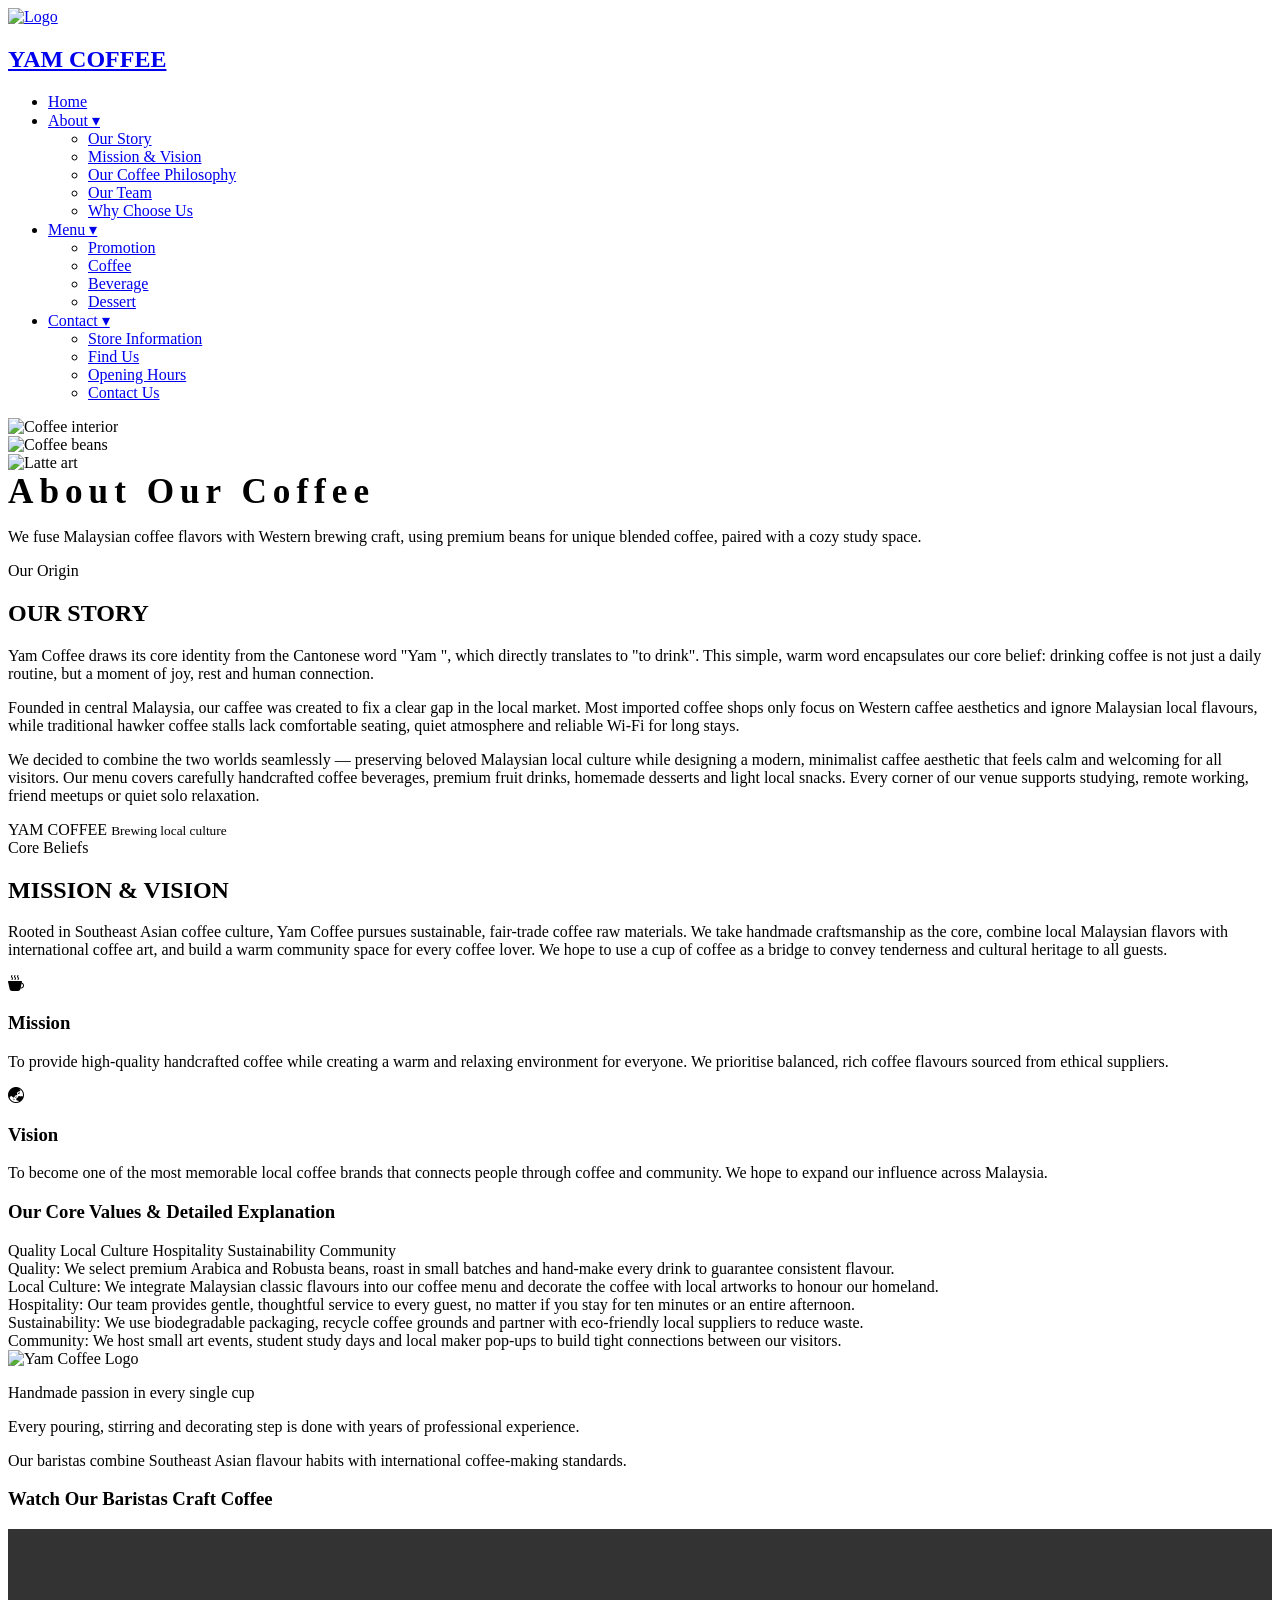
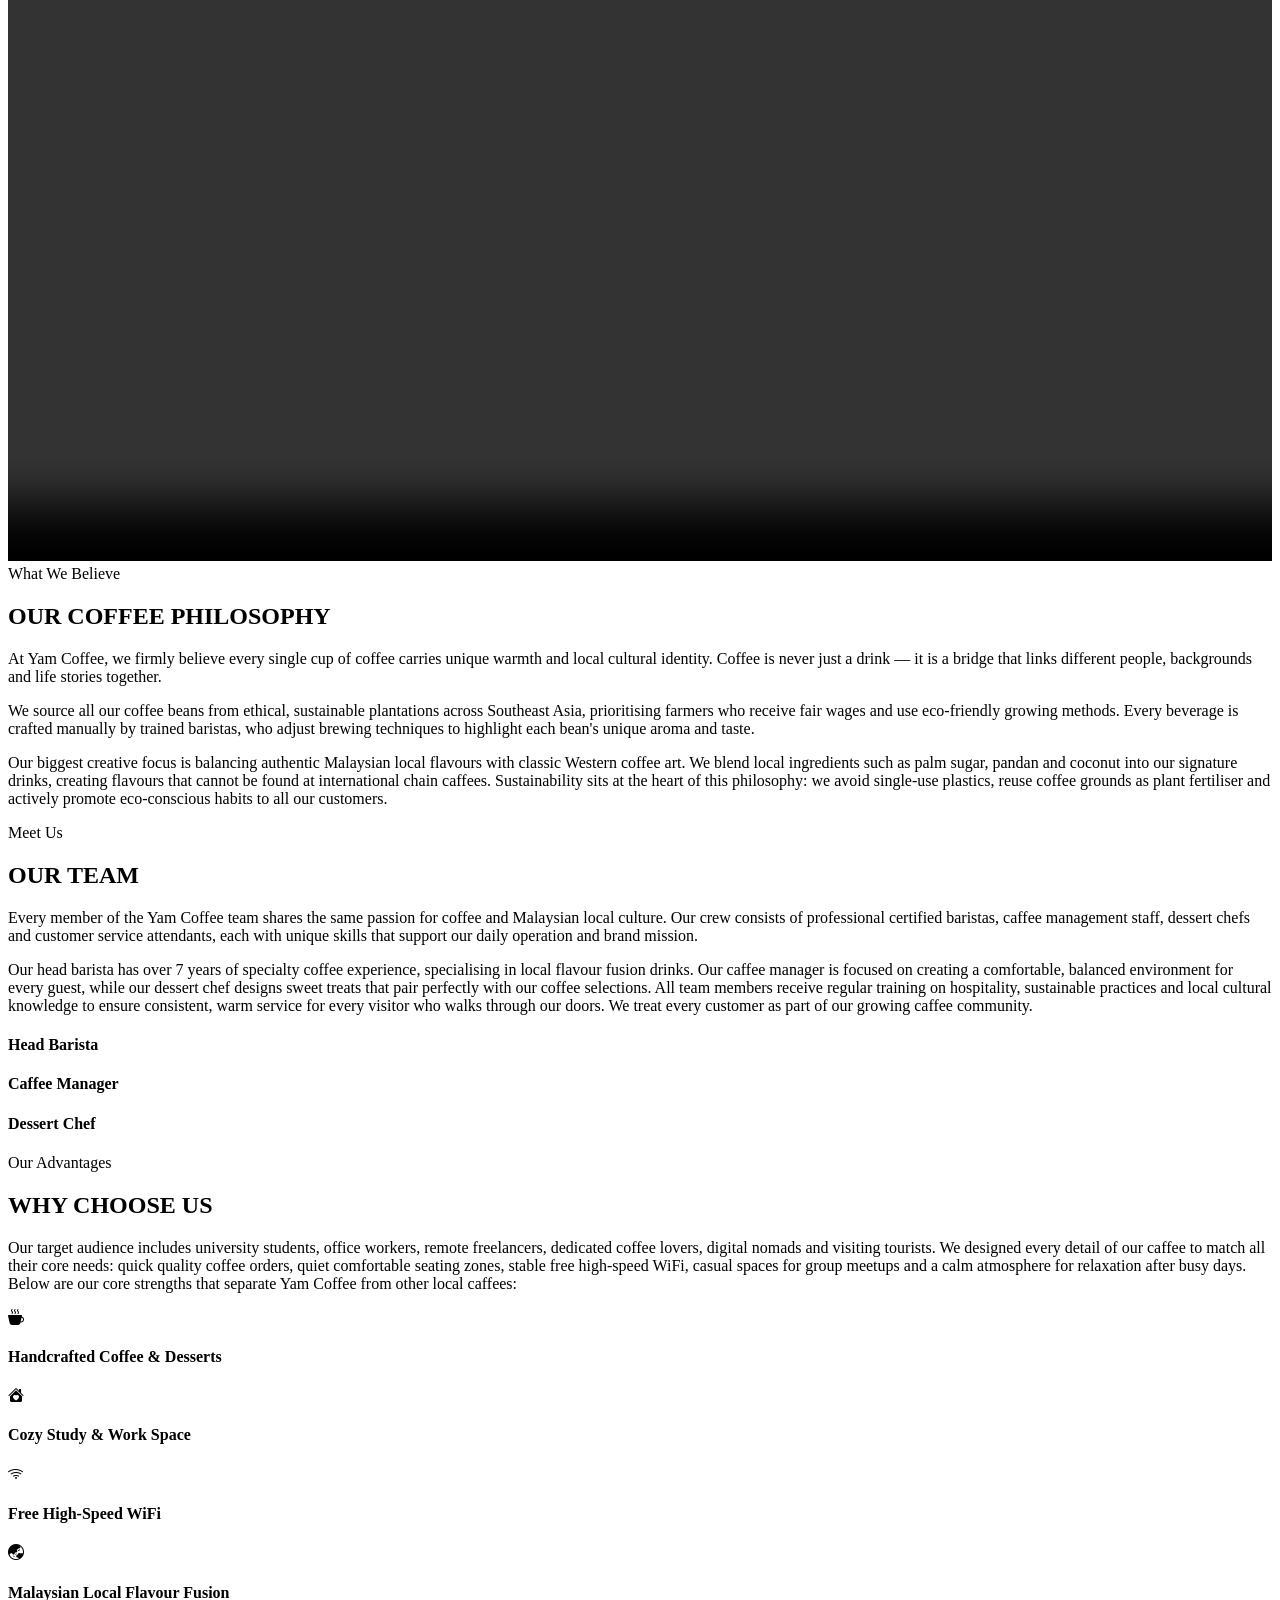
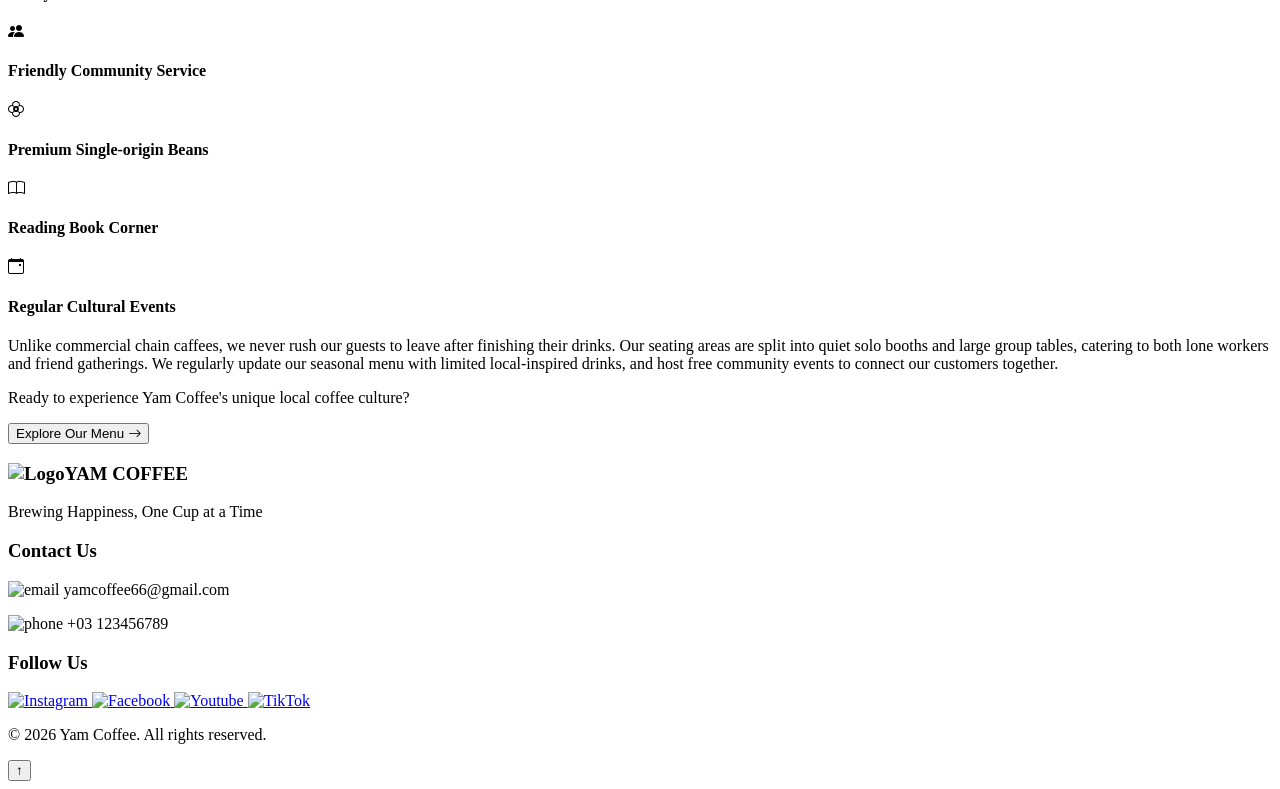
==== about.html @ ce394364 "Add files via upload" ====
<!DOCTYPE html>
<html lang="en">
<head>
    <meta charset="UTF-8">
    <meta name="viewport" content="width=device-width, initial-scale=1.0">
    <title>Yam Coffee | About</title>

    <!-- 字体引入 -->
    <link rel="preconnect" href="https://fonts.googleapis.com">
    <link rel="preconnect" href="https://fonts.gstatic.com" crossorigin>
    <link href="https://fonts.googleapis.com/css2?family=Averia+Libre:ital,wght@0,300;0,400;0,700;1,300;1,400;1,700&family=Montserrat:ital,wght@0,100..900;1,100..900&family=Poppins:ital,wght@0,100;0,200;0,300;0,400;0,500;0,600;0,700;0,800;0,900;1,100;1,200;1,300;1,400;1,500;1,600;1,700;1,800;1,900&display=swap" rel="stylesheet">
    
    <!-- Bootstrap Icons -->
    <link rel="stylesheet" href="https://cdn.jsdelivr.net/npm/bootstrap-icons@1.11.3/font/bootstrap-icons.min.css">
    
    <!-- 外部CSS -->
    <link rel="stylesheet" href="CSSFile/common.css">
    <link rel="stylesheet" href="CSSFile/about.css">
    <link rel="icon" type="image/png" href="Image/common/logo.png">
</head>

<body>
    <!--=============HEADER & NAV=============-->
    <header>
        <nav class="navbar">
            <div class="logo">
                <a href="index.html">
                    <img src="Image/common/logo.png" alt="Logo">
                    <h2>YAM COFFEE</h2>
                </a>
            </div>

            <ul class="nav-links">
                <li><a href="index.html">Home</a></li>

                <li class="dropdown">
                    <a href="about.html">About ▾</a>

                    <ul class="dropdown-list">
                        <li><a href="about.html#our-story">
                            Our Story</a>
                        </li>

                        <li><a href="about.html#mission-vision">
                            Mission & Vision</a>
                        </li>

                        <li><a href="about.html#coffee-philo">
                            Our Coffee Philosophy</a>
                        </li>

                        <li><a href="about.html#our-team">
                            Our Team</a>
                        </li>

                        <li><a href="about.html#why-choose">
                            Why Choose Us</a>
                        </li>
                    </ul>
                </li>

                <li class="dropdown">
                    <a href="menu.html">Menu ▾</a>

                    <ul class="dropdown-list">
                        <li><a href="menu.html#promo">
                            Promotion</a>
                        </li>

                        <li><a href="menu.html#coffee">
                            Coffee</a>
                        </li>

                        <li><a href="menu.html#beverage">
                            Beverage</a>
                        </li>

                        <li><a href="menu.html#dessert">
                            Dessert</a>
                        </li>
                    </ul>
                </li>

                <li class="dropdown">
                    <a href="contact.html">Contact ▾</a>

                    <ul class="dropdown-list">
                        <li><a href="contact.html#store-info">
                            Store Information</a>
                        </li>

                        <li><a href="contact.html#map">
                            Find Us</a>
                        </li>

                        <li><a href="contact.html#hours">
                            Opening Hours</a>
                        </li>

                        <li><a href="contact.html#contact">
                            Contact Us</a>
                        </li>
                    </ul>
                </li>
                
            </ul>
        </nav>
    </header>

   <section class="about-hero section-block">

    <!-- 背景轮播图 -->
    <div class="hero-bg-slider">
        <div class="slider-track">
            <div class="slide">
                <img src="Image/about/13.png" alt="Coffee interior" class="slide-img">
            </div>
            <div class="slide">
                <img src="Image/about/14.png" alt="Coffee beans" class="slide-img">
            </div>
            <div class="slide">
                <img src="Image/about/15.png" alt="Latte art" class="slide-img">
            </div>
        </div>
    </div>

    <!-- 半透明黑色遮罩，让文字更清楚 -->
    <div class="hero-overlay"></div>

    <!-- 中间文字内容 -->
    <div class="hero-content">
        <div class="hero-text-wrapper">
           <span class="section-tag" style="font-size:2.2rem;font-weight:bold;letter-spacing:6px;">About Our Coffee</span>
           

             <p class="hero-sub-heading">
       We fuse Malaysian coffee flavors with Western brewing craft, using premium beans for unique blended coffee, paired with a cozy study space.
             </p>
</div>
    </div>

</section>

    <!-- Our Story 图文双卡片布局 -->
    <section id="our-story" class="our-story section-block white-bg">
        <div class="container content-row">
            <div class="text-col">
                <div class="content-card cream-card">
                    <span class="section-tag">Our Origin</span>
                    <h2 class="section-heading">OUR STORY</h2>
                    <div class="divider-line"></div>
                    <p class="section-text">
                        Yam Coffee draws its core identity from the Cantonese word "Yam ", which directly translates to "to drink". This simple, warm word encapsulates our core belief: drinking coffee is not just a daily routine, but a moment of joy, rest and human connection.
                    </p>
                    <p class="section-text">
                        Founded in central Malaysia, our caffee was created to fix a clear gap in the local market. Most imported coffee shops only focus on Western caffee aesthetics and ignore Malaysian local flavours, while traditional hawker coffee stalls lack comfortable seating, quiet atmosphere and reliable Wi-Fi for long stays.
                    </p>
                    <p class="section-text">
                        We decided to combine the two worlds seamlessly — preserving beloved Malaysian local culture while designing a modern, minimalist caffee aesthetic that feels calm and welcoming for all visitors. Our menu covers carefully handcrafted coffee beverages, premium fruit drinks, homemade desserts and light local snacks. Every corner of our venue supports studying, remote working, friend meetups or quiet solo relaxation.
                    </p>
                    <div class="story-brand-footer">
                    <i class="fa-solid fa-mug-hot"></i>
                    <span>YAM COFFEE</span>
                    <small>Brewing local culture</small>
                  </div>
                </div>
            </div>

            <div class="image-col">
                <div class="content-card white-card">
                    <div class="img-placeholder story-img"></div>
                </div>
            </div>

        </div>
    </section>

    <!-- Mission & Vision 板块 全卡片包裹+配图 -->
   <section id="mission-vision" class="mission-vision section-block cream-bg" style="height: auto; min-height: auto;">
    <div class="container">
        <div class="content-card white-card">
            <!-- 标题区域 -->
            <span class="section-tag">Core Beliefs</span>
            <h2 class="section-heading">MISSION & VISION</h2>
            <div class="divider-line center-line"></div>

            <!-- 介绍文字 -->
            <div class="mission-text-block align-text-pretty">
                <p class="section-text">
                    Rooted in Southeast Asian coffee culture, Yam Coffee pursues sustainable, fair-trade coffee raw materials. We take handmade craftsmanship as the core, combine local Malaysian flavors with international coffee art, and build a warm community space for every coffee lover. We hope to use a cup of coffee as a bridge to convey tenderness and cultural heritage to all guests.
                </p>
            </div>

           

            <!-- Mission Vision 双栏 -->
            <div class="two-col">
                <div class="card-box">
                    <div class="card-icon"><i class="bi bi-cup-hot-fill"></i></div>
                    <h3>Mission</h3>
                    <p class="section-text">To provide high-quality handcrafted coffee while creating a warm and relaxing environment for everyone. We prioritise balanced, rich coffee flavours sourced from ethical suppliers.</p>
                </div>
                <div class="card-box">
                    <div class="card-icon"><i class="bi bi-globe-asia-australia"></i></div>
                    <h3>Vision</h3>
                    <p class="section-text">To become one of the most memorable local coffee brands that connects people through coffee and community. We hope to expand our influence across Malaysia.</p>
                </div>
            </div>

            <!-- 核心价值观 -->
            <div class="values card-box full-card">
                <h3>Our Core Values & Detailed Explanation</h3>
                <div class="value-tags">
                    <span class="tag">Quality</span>
                    <span class="tag">Local Culture</span>
                    <span class="tag">Hospitality</span>
                    <span class="tag">Sustainability</span>
                    <span class="tag">Community</span>
                </div>
                <div class="value-list">
                    <div class="value-item">
                        <span class="value-label">Quality:</span>
                        <span class="value-desc">We select premium Arabica and Robusta beans, roast in small batches and hand-make every drink to guarantee consistent flavour.</span>
                    </div>
                    <div class="value-item">
                        <span class="value-label">Local Culture:</span>
                        <span class="value-desc">We integrate Malaysian classic flavours into our coffee menu and decorate the coffee with local artworks to honour our homeland.</span>
                    </div>
                    <div class="value-item">
                        <span class="value-label">Hospitality:</span>
                        <span class="value-desc">Our team provides gentle, thoughtful service to every guest, no matter if you stay for ten minutes or an entire afternoon.</span>
                    </div>
                    <div class="value-item">
                        <span class="value-label">Sustainability:</span>
                        <span class="value-desc">We use biodegradable packaging, recycle coffee grounds and partner with eco-friendly local suppliers to reduce waste.</span>
                    </div>
                    <div class="value-item">
                        <span class="value-label">Community:</span>
                        <span class="value-desc">We host small art events, student study days and local maker pop-ups to build tight connections between our visitors.</span>
                    </div>
                </div>
            </div>
        </div>
    </div>
</section>

    <!-- Coffee Philosophy 反向图文卡片布局 + 新增自动播放咖啡短视频 -->
    <section id="coffee-philo" class="coffee-philo section-block white-bg">
        <div class="container content-row reverse-row">
            <div class="image-col">
                <div class="content-card cream-card">
                    <div class="img-placeholder philo-img"></div>
                    <div class="video-wrapper">
                        <div class="card-logo-top">
                            <img src="Image/about/12.png" alt="Yam Coffee Logo">
                        </div>
                        <div class="video-intro">
                            <p>Handmade passion in every single cup</p>
                            <p>Every pouring, stirring and decorating step is done with years of professional experience.</p>
                            <p>Our baristas combine Southeast Asian flavour habits with international coffee-making standards.</p>
                        </div>
                        <h3 class="video-title">Watch Our Baristas Craft Coffee</h3>
                         <!-- YouTube嵌入式视频，自动静音循环，无JS -->
                         
                        <video class="coffee-video" autoplay muted loop playsinline preload="auto" width="100%" controls>
                    <source src="Image/about/coffee-latte.mp4" type="video/mp4">
    
                     </video>
                    
                 </div>
                </div>
            </div>
            <div class="text-col">
                <div class="content-card white-card">
                    <span class="section-tag">What We Believe</span>
                    <h2 class="section-heading">OUR COFFEE PHILOSOPHY</h2>
                    <div class="divider-line"></div>
                    <p class="section-text">
                        At Yam Coffee, we firmly believe every single cup of coffee carries unique warmth and local cultural identity. Coffee is never just a drink — it is a bridge that links different people, backgrounds and life stories together.
                    </p>
                    <p class="section-text">
                        We source all our coffee beans from ethical, sustainable plantations across Southeast Asia, prioritising farmers who receive fair wages and use eco-friendly growing methods. Every beverage is crafted manually by trained baristas, who adjust brewing techniques to highlight each bean's unique aroma and taste.
                    </p>
                    <p class="section-text">
                        Our biggest creative focus is balancing authentic Malaysian local flavours with classic Western coffee art. We blend local ingredients such as palm sugar, pandan and coconut into our signature drinks, creating flavours that cannot be found at international chain caffees. Sustainability sits at the heart of this philosophy: we avoid single-use plastics, reuse coffee grounds as plant fertiliser and actively promote eco-conscious habits to all our customers.
                    </p>
                </div>
            </div>
        </div>
    </section>

    <!-- Our Team 团队板块 卡片包裹+团队配图 -->
    <section id="our-team" class="our-team section-block cream-bg">
        <div class="container">
            <div class="content-card white-card">
                <span class="section-tag">Meet Us</span>
                <h2 class="section-heading">OUR TEAM</h2>
                <div class="divider-line center-line"></div>
                <div class="card-image-box">
                    <div class="img-placeholder team-img"></div>
                </div>
                <p class="section-text">
                    Every member of the Yam Coffee team shares the same passion for coffee and Malaysian local culture. Our crew consists of professional certified baristas, caffee management staff, dessert chefs and customer service attendants, each with unique skills that support our daily operation and brand mission.
                </p>
                <p class="section-text">
                    Our head barista has over 7 years of specialty coffee experience, specialising in local flavour fusion drinks. Our caffee manager is focused on creating a comfortable, balanced environment for every guest, while our dessert chef designs sweet treats that pair perfectly with our coffee selections. All team members receive regular training on hospitality, sustainable practices and local cultural knowledge to ensure consistent, warm service for every visitor who walks through our doors. We treat every customer as part of our growing caffee community.
                </p>
                <div class="team-grid">
                    <div class="team-card">
                        <div class="team-avatar avatar-1"></div>
                        <h4>Head Barista</h4>
                    </div>
                    <div class="team-card">
                        <div class="team-avatar avatar-2"></div>
                        <h4>Caffee Manager</h4>
                    </div>
                    <div class="team-card">
                        <div class="team-avatar avatar-3"></div>
                        <h4>Dessert Chef</h4>
                    </div>
                </div>
            </div>
        </div>
    </section>

    <!-- Why Choose Us 优势板块 全卡片+配图 -->
    <section id="why-choose" class="why-choose section-block white-bg">
        <div class="container">
            <div class="content-card cream-car">
                <span class="section-tag">Our Advantages</span>
                <h2 class="section-heading">WHY CHOOSE US</h2>
                <div class="divider-line center-line"></div>
                <div class="card-image-box">
                    <div class="img-placeholder choose-img"></div>
                </div>
                <p class="section-text">
                    Our target audience includes university students, office workers, remote freelancers, dedicated coffee lovers, digital nomads and visiting tourists. We designed every detail of our caffee to match all their core needs: quick quality coffee orders, quiet comfortable seating zones, stable free high-speed WiFi, casual spaces for group meetups and a calm atmosphere for relaxation after busy days. Below are our core strengths that separate Yam Coffee from other local caffees:
                </p>
                <div class="feature-grid">
                    <div class="feature-card">
                        <i class="bi bi-cup-hot-fill"></i>
                        <h4>Handcrafted Coffee & Desserts</h4>
                    </div>
                    <div class="feature-card">
                        <i class="bi bi-house-heart-fill"></i>
                        <h4>Cozy Study & Work Space</h4>
                    </div>
                    <div class="feature-card">
                        <i class="bi bi-wifi"></i>
                        <h4>Free High-Speed WiFi</h4>
                    </div>
                    <div class="feature-card">
                        <i class="bi bi-globe-asia-australia"></i>
                        <h4>Malaysian Local Flavour Fusion</h4>
                    </div>
                    <div class="feature-card">
                        <i class="bi bi-people-fill"></i>
                        <h4>Friendly Community Service</h4>
                    </div>
                    <div class="feature-card">
                        <i class="bi bi-flower2"></i>
                        <h4>Premium Single-origin Beans</h4>
                    </div>
                    <div class="feature-card">
                        <i class="bi bi-book"></i>
                        <h4>Reading Book Corner</h4>
                    </div>
                    <div class="feature-card">
                        <i class="bi bi-calendar-event"></i>
                        <h4>Regular Cultural Events</h4>
                    </div>
                </div>
                <p class="section-text">
                    Unlike commercial chain caffees, we never rush our guests to leave after finishing their drinks. Our seating areas are split into quiet solo booths and large group tables, catering to both lone workers and friend gatherings. We regularly update our seasonal menu with limited local-inspired drinks, and host free community events to connect our customers together.
                </p>
                <div class="cta-box">
                    <p>Ready to experience Yam Coffee's unique local coffee culture?</p>
                    <button class="btn brownie-btn">Explore Our Menu <i class="bi bi-arrow-right"></i></button>
                </div>
            </div>
        </div>
    </section>

    <!--===============FOOTER================-->
    <footer>
        <div class="footer_container">

            <!--===Logo===-->
            <div class="footer_logo">
                <h3><img src="Image/common/logo.png" alt="Logo">YAM COFFEE</h3>
                <p>Brewing Happiness, One Cup at a Time</p>
                <p></p>
            </div>

            <!--===Contact===-->
            <div class="footer_contact">
                <h3>Contact Us</h3>
                <p><img src="Image/common/icon_email.webp" alt="email"> yamcoffee66@gmail.com</p>
                <p><img src="Image/common/icon_phone.webp" alt="phone"> +03 123456789</p>
            </div>

            <!--===Link===-->
            <div class="social_links">
                <h3>Follow Us</h3>
                <div class="social_icons">
                    <a href="https://www.instagram.com/newerauc?igsh=MWplbDBnMGMzaDB5cQ==New" target="_blank">
                        <img src="Image/common/icon_instagram.png" alt="Instagram">
                    </a>
                    <a href="https://www.facebook.com/share/1Ciaw695ug/" target="_blank">
                        <img src="Image/common/icon_facebook.webp" alt="Facebook">
                    </a>
                    <a href="http://www.youtube.com/@neweracollege" target="_blank">
                        <img src="Image/common/icon_youtube.png" alt="Youtube">
                    </a>
                    <a href="#" target="_blank">
                        <img src="Image/common/icon_tiktok.png" alt="TikTok">
                    </a>
                </div>
            </div>
        </div>

        <div class="footer_copy">
            <p>&copy; 2026 Yam Coffee. All rights reserved.</p>
        </div>
    </footer>

    <!--==============BACK TO TOP==============-->
    <button id="topBtn">↑</button>

    <!--Java Script-->
    <script src="JavaScriptFile/common.js"></script>
    <script src="JavaScriptFile/about.js"></script>
</body>
</html>
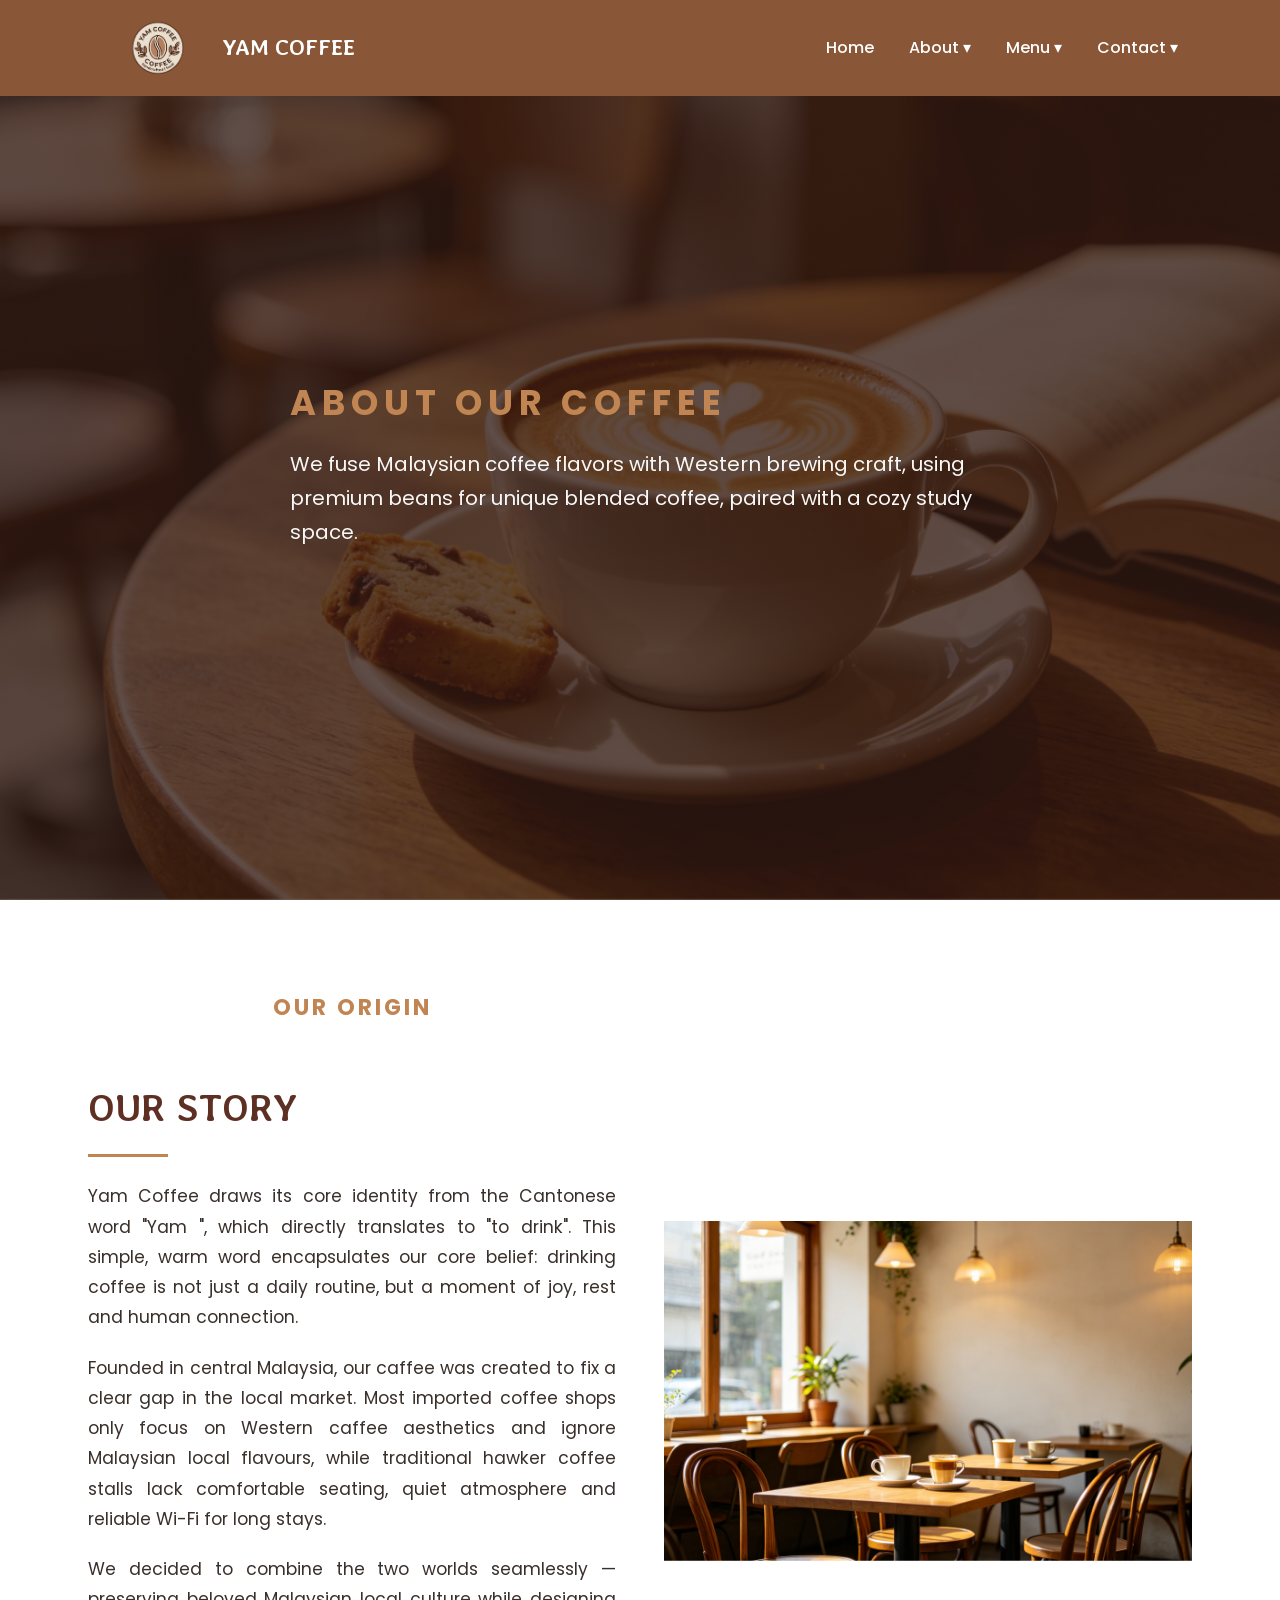
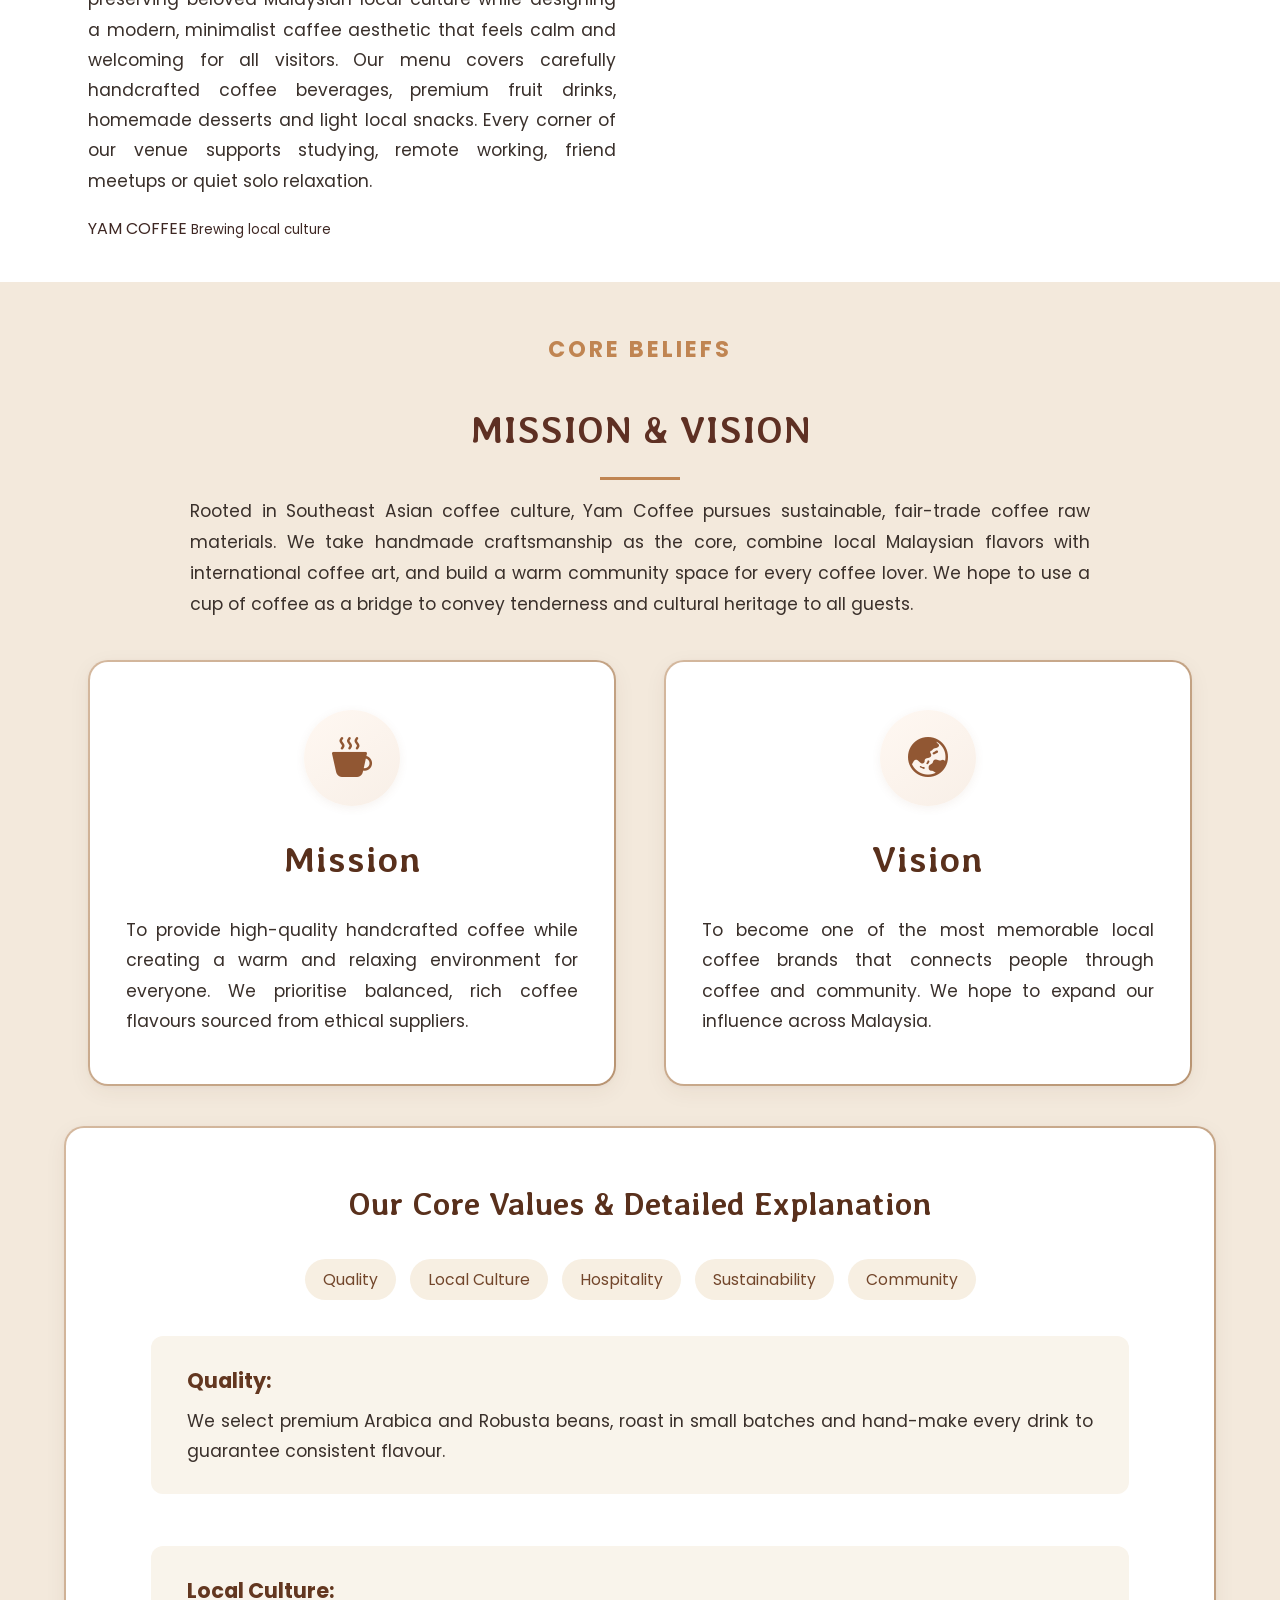
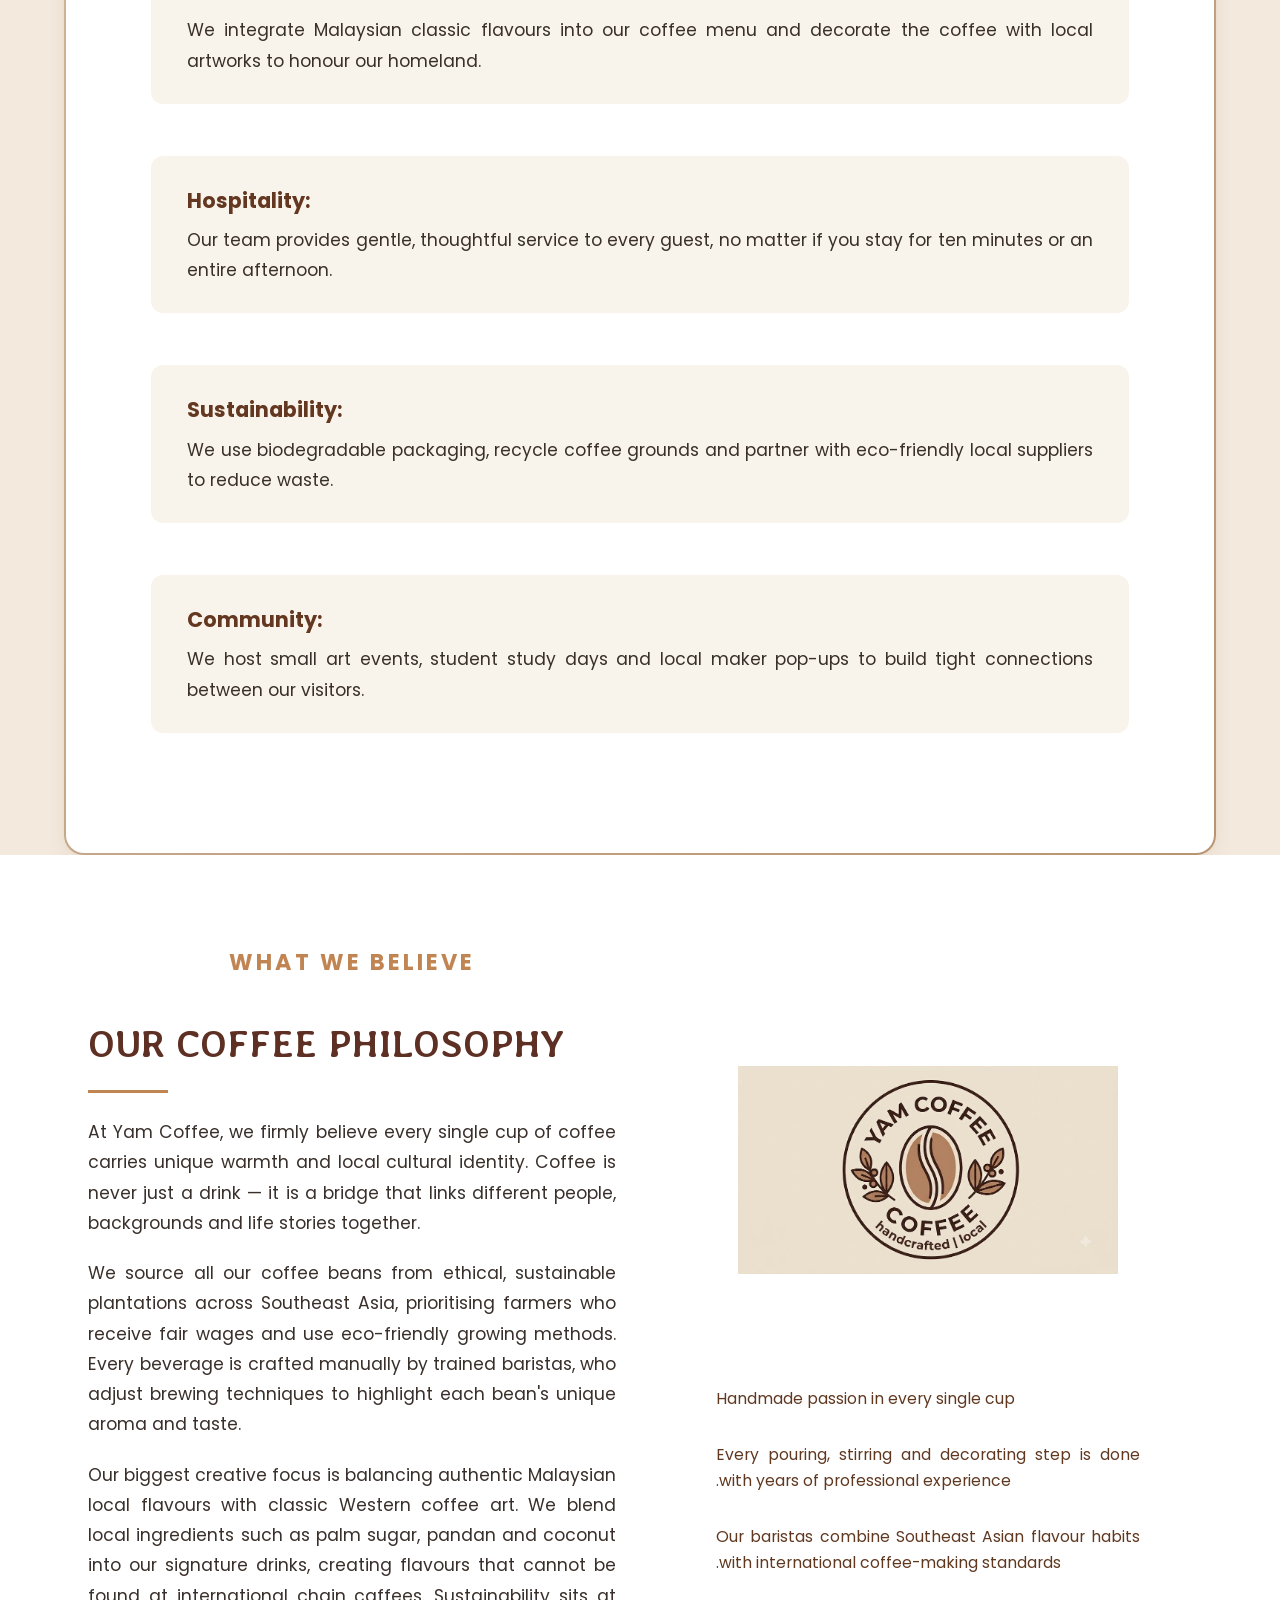
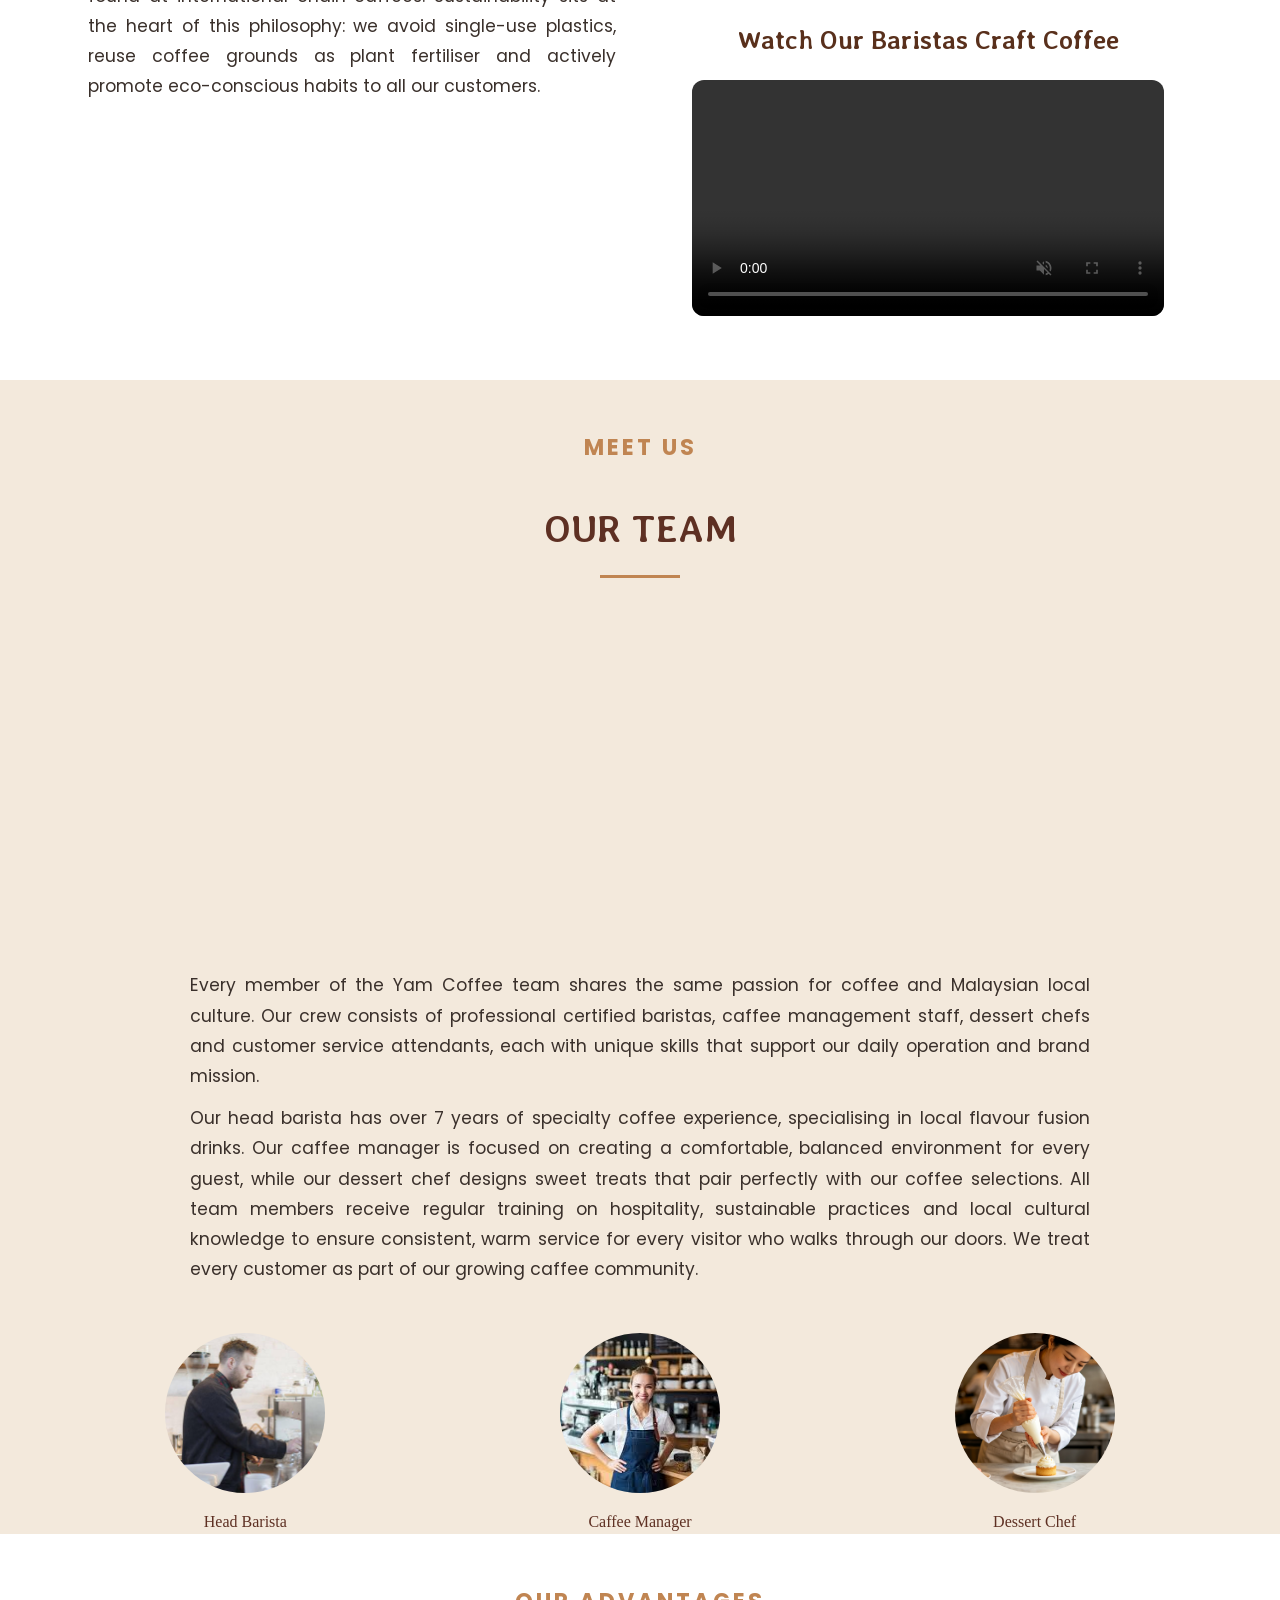
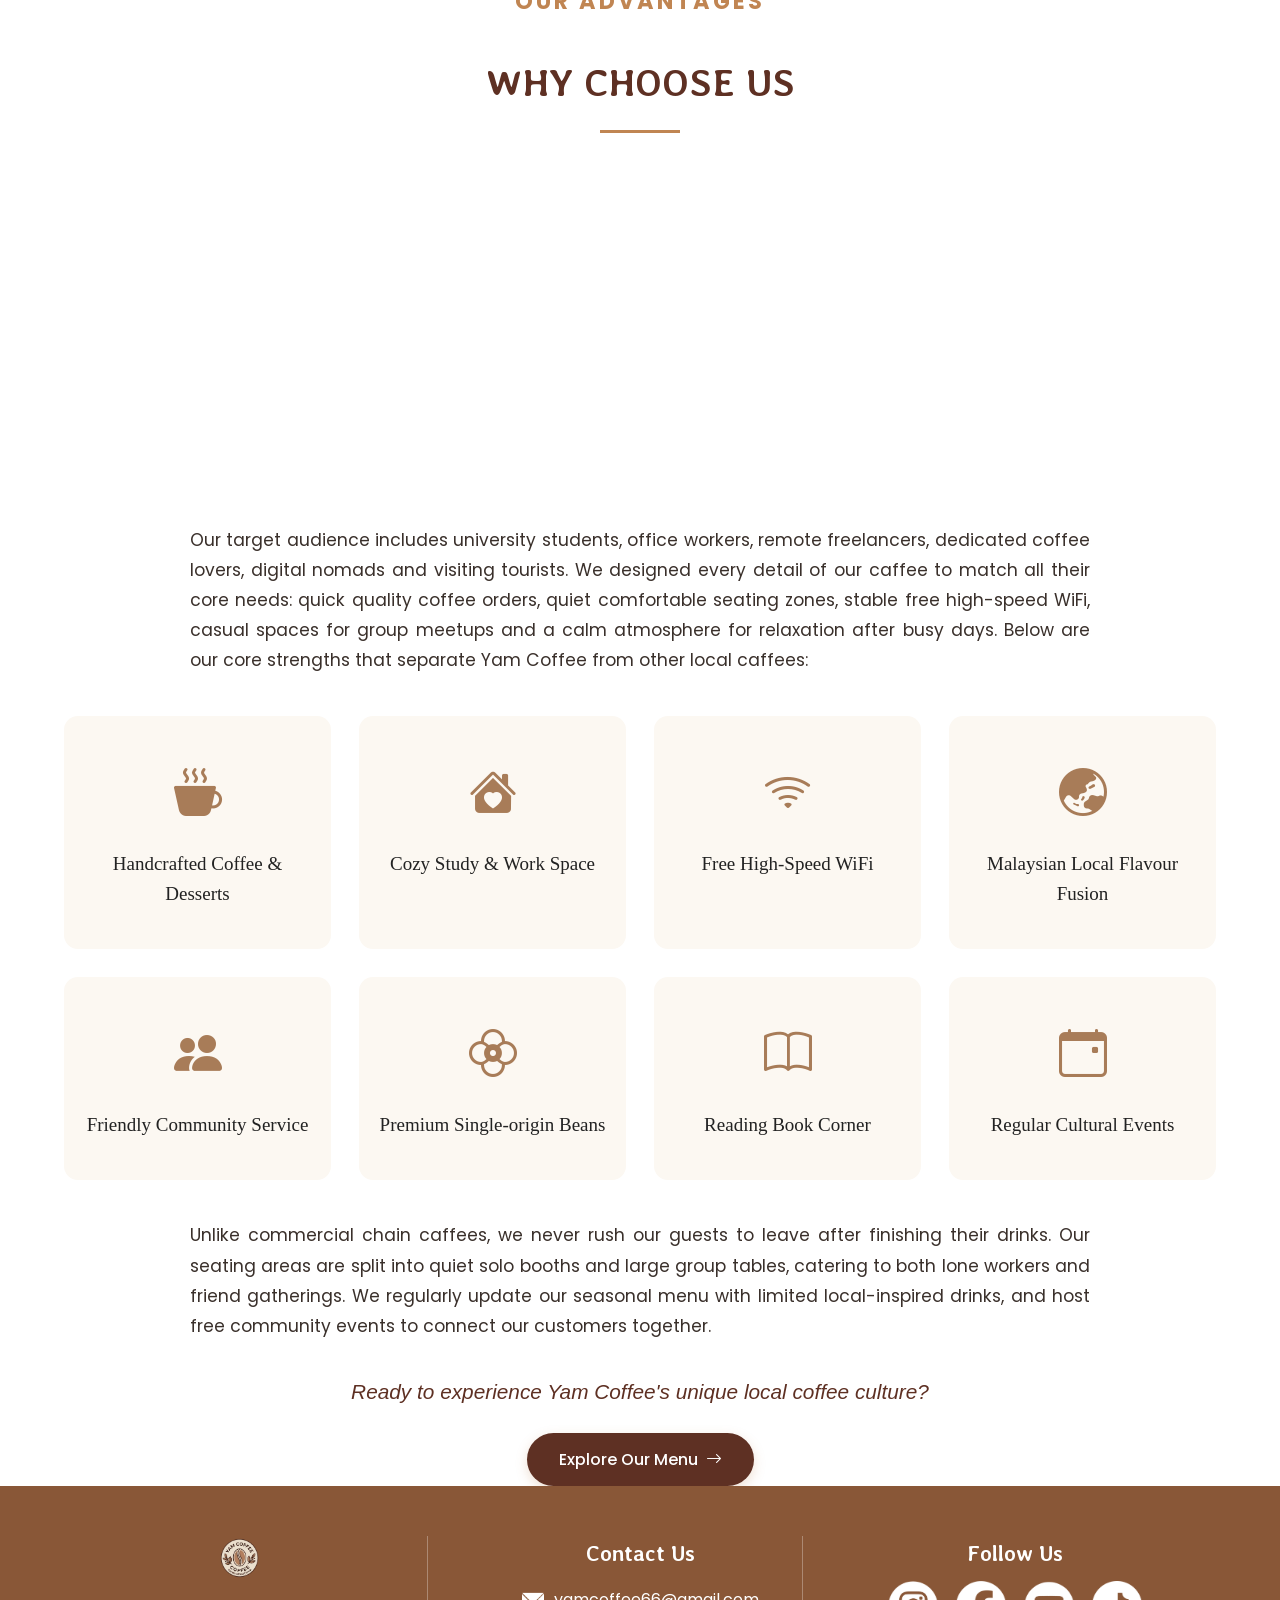
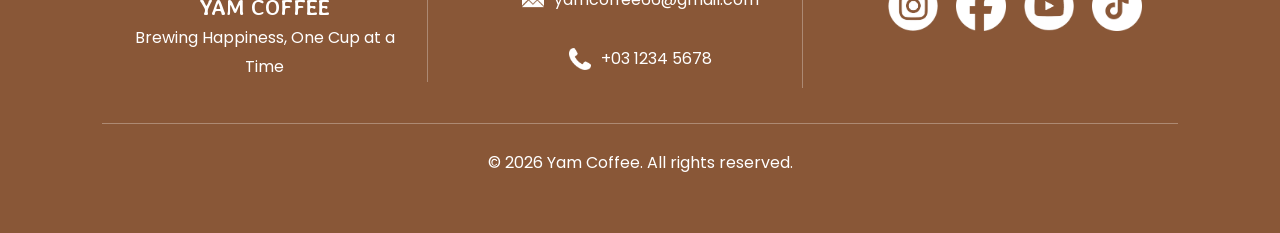
==== commit 141afad9: "Update about.html" ====
--- a/about.html
+++ b/about.html
@@ -396,7 +396,7 @@
             <div class="footer_contact">
                 <h3>Contact Us</h3>
                 <p><img src="Image/common/icon_email.webp" alt="email"> yamcoffee66@gmail.com</p>
-                <p><img src="Image/common/icon_phone.webp" alt="phone"> +03 123456789</p>
+                <p><img src="Image/common/icon_phone.webp" alt="phone"> +03 1234 5678</p>
             </div>
 
             <!--===Link===-->
@@ -431,4 +431,4 @@
     <script src="JavaScriptFile/common.js"></script>
     <script src="JavaScriptFile/about.js"></script>
 </body>
-</html>+</html>
--- a/CSSFile/common.css
+++ b/CSSFile/common.css
@@ -0,0 +1,300 @@
+    :root {
+        --cream: #F3E9DC;
+        --warm-white: #FAF5EF;
+        --caramel: #C08552;
+        --coffee: #895737;
+        --brownie: #5E3023;
+        --text: #3E2723;
+    }    
+
+    * {
+        margin: 0;
+        padding: 0;
+        box-sizing: border-box;
+    }
+
+    html {
+        scroll-behavior: smooth;
+    }
+
+    body {
+        font-family: 'Poppins', sans-serif;
+        background: var(--cream);
+        color: var(--text);
+        line-height: 1.6;
+    }
+
+    h1,h2,h3,h4,h5,.section-heading {
+        font-family: 'Averia Libre', cursive;
+    }
+
+    h1 {
+        font-size: 4rem;
+    }
+
+    h2 {
+        font-size: 2.8rem;
+    }
+
+    h3 {
+        font-size: 1.35rem;
+        font-weight: 600;
+    }
+
+    p {
+        font-size: 1rem;
+        line-height: 1.8;
+    }
+
+    img {
+        max-width: 100%;
+        display: block;
+    }
+
+    a {
+        text-decoration: none;
+    }
+
+    ul {
+        list-style: none;
+    }
+
+    .btn{
+        padding:14px 30px;
+        border-radius:50px;
+        transition:.3s;
+    }
+
+    .container {
+        width: 90%;
+        max-width: 1200px;
+        margin: auto;
+    }
+
+
+    /*---------------HEADER & NAV----------------*/
+    .navbar {
+        display: flex;
+        justify-content: space-between;
+        align-items: center;
+        padding: 18px 8%;
+        position: fixed;
+        top: 0;
+        left: 0;
+        width: 100%;
+        background: var(--coffee);
+        backdrop-filter: blur(10px);
+        z-index: 1000;
+    }
+
+    .logo a {
+        display: flex;
+        align-items: center;
+        gap: 10px;
+        text-decoration: none;
+    }
+
+    .logo h2 {
+        color: white;
+        font-size: 1.4rem;
+    }
+
+    .logo img {
+        height: 60px;
+    }
+
+    .nav-links {
+        display: flex;
+        gap: 35px;
+        list-style: none;
+    }
+
+    .nav-links a {
+        color: white;
+        font-weight: 500;
+        transition: .3s;
+        position: relative;
+        text-decoration: none;
+    }
+
+    .nav-links a::after {
+        content: "";
+        position: absolute;
+        width: 0;
+        height: 2px;
+        left: 0;
+        bottom: -5px;
+        background: var(--caramel);
+        transition: .3s;
+    }
+
+    .nav-links a:hover {
+        color: var(--caramel);
+    }
+
+    .nav-links a:hover::after {
+        width: 100%;
+    }
+
+    .dropdown{
+        position:relative;
+    }
+
+    .dropdown-list {
+        position:absolute;
+        top:100%;
+        left:0;
+        background:white;
+        min-width:180px;
+        border-radius:10px;
+        box-shadow:0 8px 20px rgba(0,0,0,.15);
+        display:none;
+        overflow:hidden;
+        margin-top: 10px;
+    }
+
+    .dropdown-list li{
+        width:100%;
+    }
+
+    .dropdown-list a {
+        display:block;
+        color:var(--text);
+        padding:14px 18px;
+        transition:.3s;
+    }
+
+    .dropdown-list a:hover {
+        background:var(--cream);
+        color:var(--coffee);
+    }
+
+    .dropdown:hover .dropdown-list {
+        display:block;
+    }
+
+    .dropdown > a {
+        display:flex;
+        align-items:center;
+        gap:5px;
+    }
+
+    .dropdown:hover > a {
+        color:var(--caramel);
+    }
+
+/*--------------------FOOTER------------------*/
+    footer {
+        background-color: #895737;
+        color: white;
+        padding: 50px 8%;
+        text-align: center;
+    }
+
+    .footer_container {
+        display: flex;
+        justify-content: space-between;
+        gap: 50px;
+        align-items: flex-start;
+    }
+
+    .footer_container > div {
+        flex: 1;
+        display: flex;
+        flex-direction: column;
+        justify-content: center;
+        align-items: center;
+        padding:0 20px;
+    }
+
+    .footer_container > div:not(:last-child){
+        border-right:1px solid rgba(255,255,255,0.3);
+    }
+
+    .footer_logo,.footer_contact,.social_links {
+        display: flex;
+        flex-direction: column;
+        align-items: center;
+    }
+
+    .footer_logo {
+        align-items: center;
+        text-align: center;
+    }
+
+    .footer_logo img {
+        width: 80px;
+        margin-bottom: 10px;
+    }
+
+    .footer_contact p {
+        display: flex;
+        align-items: center;
+        justify-content: center;
+        gap: 10px;
+        margin: 15px 0;
+    }
+    
+    .footer_contact img {
+        width: 22px;
+        height: 22px;
+        flex-shrink: 0;
+    }
+
+    .social_icons {
+        display: flex;
+        justify-content: center;
+        gap: 18px;
+        align-items: center;
+        margin-top: 10px;
+    }
+
+    .social_icons a {
+        display: flex;
+    }
+
+    .social_icons img {
+        width: 50px;
+        height: 50px;
+        transition: 0.3s;
+    }
+
+    .social_links img:hover {
+        transform: scale(1.15);
+    }
+
+    .footer_copy {
+        margin-top: 35px;
+        padding-top: 20px;
+        border-top: 1px solid rgba(255,255,255,0.3);
+        text-align: center;
+        font-size: 13px;
+    }
+
+    .footer_copy p{
+        margin: 5px 0;
+    }
+
+/*------------------BACK TO TOP------------------*/
+    #topBtn {
+        position:fixed;
+        bottom:30px;
+        right:30px;
+        width:55px;
+        height:55px;
+        border:none;
+        border-radius:50%;
+        background:var(--coffee);
+        color:white;
+        font-size:24px;
+        cursor:pointer;
+        display:none;
+        transition:.3s;
+        z-index:999;
+        box-shadow:0 5px 15px rgba(0,0,0,.25);
+    }
+
+    #topBtn:hover {
+        background:var(--caramel);
+        transform:translateY(-5px);
+    }
--- a/CSSFile/about.css
+++ b/CSSFile/about.css
@@ -0,0 +1,632 @@
+    /* ========== 全局配色变量规范 ========== */
+    .cream-bg { background-color: #F3E9DC; }
+    .white-bg { background-color: #ffffff; }
+    .brownie-bg { background-color: #5E3023; color: #fff; }
+    .coffee-text { color: #895737; }
+    .caramel-color { color: #C08552; }
+    .brownie-color { color: #5E3023; }
+
+    /* ========== 基础卡片重置（通栏无圆角无阴影） ========== */
+    .content-card, .white-card, .cream-card {
+        border-radius: 0;
+        padding: 0;
+        box-shadow: none;
+        transition: none;
+        background: transparent;
+    }
+    .content-card:hover { transform: none; }
+
+    /* ========== 图片容器基础样式 ========== */
+    .card-image-box {
+        width: 100%;
+        margin: 0.4rem 0 36px;
+    }
+    .img-placeholder {
+        width: 100%;
+        height: 340px;
+        border-radius: 0;
+        overflow: hidden;
+        background-size: cover;
+        background-position: center;
+        box-shadow: none;
+    }
+    /* 背景图地址 */
+    .hero-img { background-image: url('https://images.unsplash.com/photo-1447933601403-0c6688de5661'); }
+    .story-img { background-image: url('../Image/about/17.png'); }
+    .mission-img, .philo-img { background-image: url('https://images.unsplash.com/photo-1509042239860-f550870bd97'); }
+    .team-img { background-image: url('https://images.unsplash.com/photo-1521017432531-fbd92d768814'); }
+    .choose-img { background-image: url('https://images.unsplash.com/photo-1495474472287-4d71bcdd2085'); }
+    .philo-img { display: none; }
+
+    /* ========== 通用装饰元素 ========== */
+    .section-tag {
+        display: block;
+        text-align: center;
+        color: #C08552;
+        font-weight: 700;
+        font-size: 1.4rem;
+        letter-spacing: 3px;
+        text-transform: uppercase;
+        margin-bottom: 1.2rem;
+        padding-top: 50px;
+    }
+    .divider-line {
+        width: 80px;
+        height: 3px;
+        background: #C08552;
+        margin: 0 auto 1rem;
+    }
+    .center-line { margin-inline: auto; }
+
+    /* ========== 按钮通用样式 ========== */
+    .btn {
+        padding: 14px 32px;
+        border: none;
+        border-radius: 40px;
+        font-family: 'Poppins', sans-serif;
+        font-weight: 500;
+        cursor: pointer;
+        transition: all 0.3s ease;
+        font-size: 1rem;
+        display: inline-flex;
+        align-items: center;
+        gap: 8px;
+        box-shadow: 0 4px 12px rgba(192, 133, 82, 0.25);
+    }
+    .caramel-btn { background-color: #C08552; color: white; }
+    .caramel-btn:hover {
+        background-color: #895737;
+        transform: translateY(-3px);
+        box-shadow: 0 6px 16px rgba(192, 133, 82, 0.35);
+    }
+    .brownie-btn { background-color: #5E3023; color: white; }
+    .brownie-btn:hover {
+        background-color: #3c1e15;
+        transform: translateY(-3px);
+        box-shadow: 0 6px 16px rgba(94, 48, 35, 0.35);
+    }
+
+    /* ========== 全局板块通用文字 ========== */
+    .section-block {
+        width: 100%;
+        position: relative;
+        overflow: hidden;
+    }
+    .section-heading {
+        font-size: 2.4rem;
+        margin-bottom: 1rem;
+        margin-top: 2rem;
+        color: #5E3023;
+        text-align: center;
+    }
+    .section-desc, .section-text {
+        font-size: 1.05rem;
+        max-width: 900px;
+        margin: 0 auto 2rem;
+        text-align: center;
+        line-height: 1.8;
+    }
+    .hero-long-text {
+        color: #333;
+        font-size: 1.1rem;
+        max-width: 950px;
+        margin: 1.5rem auto 2.5rem;
+        line-height: 1.9;
+    }
+    /* 正文统一排版规则：两端对齐，避免孤行 */
+    .section-text {
+        text-align: justify;
+        text-align-last: left;
+        orphans: 2;
+        widows: 2;
+        line-height: 1.75;
+        margin-bottom: 12px;
+        font-size: 1.08rem;
+        color: #3a302b;
+    }
+    .section-text:last-child { margin-bottom: 0; }
+    .text-col .section-text { margin-bottom: 20px; }
+    .text-col .section-text:last-child { margin-bottom: 0; }
+    .section-text strong {
+        display: inline-block;
+        margin-top: 10px;
+        color: #603820;
+        font-weight: bold;
+        font-family: 'Averia Libre', serif;
+        font-size: 1.08rem;
+    }
+    .section-text strong:first-of-type { margin-top: 0; }
+    .align-text-pretty {
+        text-align: justify;
+        text-align-last: left;
+        orphans: 2;
+        widows: 2;
+        line-height: 1.7;
+    }
+
+    /* ========== Hero全屏轮播头部 ========== */
+    .about-hero {
+        min-height: 100vh;
+        position: relative;
+        overflow: hidden;
+        display: flex;
+        align-items: center;
+        justify-content: center;
+        text-align: center;
+        background: transparent !important;
+    }
+    .hero-overlay {
+        position: absolute;
+        inset: 0;
+        background: linear-gradient(rgba(94, 48, 35, 0.4), rgba(94, 48, 35, 0.4));
+        z-index: 1;
+    }
+    .hero-content {
+        position: relative;
+        z-index: 2;
+        width: 100%;
+        min-height: 100vh;
+        display: flex;
+        align-items: center;
+        justify-content: center;
+        text-align: center;
+        padding: 2rem;
+    }
+    .hero-text-wrapper {
+        max-width: 700px;
+        width: 100%;
+    }
+    .hero-text-wrapper .section-tag {
+        color: #C08552;
+        letter-spacing: 2px;
+        text-transform: uppercase;
+        margin-bottom: 1rem;
+        font-size: 0.95rem;
+    }
+    .hero-brand-text {
+        color: #ffffff;
+        font-size: 1rem;
+        letter-spacing: 1px;
+        opacity: 0.8;
+        margin-bottom: 1rem;
+    }
+    .hero-title {
+        font-family: 'Averia Libre', serif;
+        font-size: 2.6rem;
+        color: #fff;
+        margin-bottom: 1rem;
+        line-height: 1.3;
+    }
+    .hero-sub-heading {
+        color: #f8f8f8;
+        font-size: 1.25rem;
+        margin: 0.8rem auto 1.6rem;
+        max-width: 800px;
+        line-height: 1.7;
+    }
+    .hero-desc {
+        color: #f0f0f0;
+        font-size: 1.1rem;
+        margin-bottom: 1.5rem;
+        line-height: 1.6;
+    }
+    .hero-sub-heading, .hero-desc {
+        text-align: center;
+        max-width: 880px;
+        margin-left: auto;
+        margin-right: auto;
+    }
+    .hero-sub-heading, .hero-desc, .hero-brand-text, .hero-text-wrapper .section-tag {
+        text-align: left;
+    }
+
+    /* 背景轮播动画 */
+    @keyframes slide-loop {
+        0% { transform: translateX(0); }
+        28% { transform: translateX(0); }
+        33% { transform: translateX(-33.333%); }
+        61% { transform: translateX(-33.333%); }
+        66% { transform: translateX(-66.666%); }
+        95% { transform: translateX(-66.666%); }
+        100% { transform: translateX(0); }
+    }
+    .hero-bg-slider {
+        position: absolute;
+        inset: 0;
+        width: 100%;
+        height: 100%;
+        z-index: 0;
+        overflow: hidden;
+    }
+    .hero-bg-slider .slider-track {
+        width: 300%;
+        height: 100%;
+        display: flex;
+        animation: slide-loop 12s infinite;
+    }
+    .hero-bg-slider .slide {
+        flex: 0 0 33.3333%;
+        height: 100%;
+        position: relative;
+    }
+    .hero-bg-slider .slide::after {
+        content: "";
+        position: absolute;
+        inset: 0;
+        background-color: rgba(0,0,0,0.42);
+    }
+    .hero-bg-slider .slide-img {
+        width: 100%;
+        height: 100%;
+        object-fit: cover;
+        display: block;
+        filter: brightness(65%);
+    }
+
+    /* ========== 左右图文布局（Our Story / Coffee Philosophy） ========== */
+    .content-row {
+        display: grid;
+        grid-template-columns: 1fr 1fr;
+        gap: 48px;
+        padding: 40px 24px;
+        align-items: stretch;
+    }
+    .reverse-row { direction: rtl; }
+    .reverse-row .text-col { direction: ltr; }
+    .text-col .section-heading { text-align: left; }
+    .text-col .divider-line { margin: 0 0 1.5rem 0; }
+    /* Our Story 专属：文字卡片无边框透明 */
+    .our-story .text-col .content-card.cream-card {
+        background: transparent;
+        border: none;
+        box-shadow: none;
+        border-radius: 0;
+        padding: 0;
+    }
+    .our-story .content-row { align-items: center; }
+    .our-story .image-col .img-placeholder { margin-top: 0; }
+
+    /* ========== 通用高级渐变卡片（Mission/Vision/咖啡哲学右侧卡片共用） ========== */
+    .card-box, .content-card.cream-card {
+        border: 2px solid transparent;
+        background: linear-gradient(#fff, #fff) padding-box, linear-gradient(130deg, #d4b89e, #b89472) border-box;
+        border-radius: 20px;
+        box-shadow: 0 6px 22px rgba(88, 48, 26, 0.06), 0 1px 4px rgba(88, 48, 26, 0.04);
+        transition: all 0.3s ease;
+    }
+    .card-box:hover, .content-card.cream-card:hover {
+        transform: translateY(-6px);
+        box-shadow: 0 10px 30px rgba(88, 48, 26, 0.1);
+    }
+    /* 双栏Mission Vision卡片 */
+    .two-col {
+        display: grid;
+        grid-template-columns: 1fr 1fr;
+        gap: 48px;
+        padding: 40px 24px;
+    }
+    .two-col .card-box {
+        padding: 48px 36px;
+        text-align: center;
+        height: 100%;
+    }
+    .two-col .card-box h3 {
+        font-size: 2.3rem;
+        color: #59301c;
+        margin: 0 0 26px;
+        font-weight: 600;
+        letter-spacing: 1px;
+        text-align: center;
+    }
+    /* 圆形图标样式 */
+    .card-icon {
+        width: 96px;
+        height: 96px;
+        border-radius: 50%;
+        background: linear-gradient(145deg, #fff8f2, #f8efe7);
+        margin: 0 auto 24px;
+        display: flex;
+        align-items: center;
+        justify-content: center;
+        font-size: 40px;
+        color: #915733;
+        box-shadow: 0 2px 10px rgba(145, 87, 51, 0.08);
+    }
+    .card-box h3 {
+        font-family: 'Averia Libre', serif;
+        font-size: 1.6rem;
+        color: #5E3023;
+        margin-bottom: 1rem;
+    }
+    .full-card { grid-column: 1 / -1; }
+    .mission-text-block {
+        max-width: 900px;
+        margin: 0 auto;
+    }
+    .mission-text-block p {
+        text-align: justify;
+        line-height: 1.8;
+        font-size: 1.08rem;
+        margin-bottom: 0;
+    }
+    .card-box p.section-text, .two-col .card-box p {
+        text-align: justify;
+        text-align-last: left;
+        line-height: 1.75;
+    }
+
+    /* ========== 咖啡哲学右侧卡片内部排版（Logo+文字+视频） ========== */
+    .content-card.cream-card {
+        padding: 16px 28px;
+        height: 100%;
+        min-height: 620px;
+        display: flex;
+        flex-direction: column;
+        justify-content: space-between;
+    }
+    .card-logo-top {
+        width: 380px;
+        height: 380px;
+        margin: 0 auto 8px;
+    }
+    .card-logo-top img {
+        width: 100%;
+        height: 100%;
+        object-fit: contain;
+        display: block;
+    }
+    .content-card.cream-card .card-logo-top { margin-bottom: 18px; }
+    .content-card.cream-card .video-intro {
+        display: flex;
+        flex-direction: column;
+        gap: 14px;
+        margin-bottom: 36px;
+        margin-top: 0;
+    }
+    .video-intro {
+        padding: 0 1.5rem;
+        margin-bottom: 1.5rem;
+    }
+    .video-intro p {
+        text-align: justify;
+        text-align-last: left;
+        orphans: 2;
+        widows: 2;
+        line-height: 1.65;
+        margin: 8px 0;
+        color: #603820;
+        font-size: 0.98rem;
+    }
+    .video-title {
+        font-family: 'Averia Libre', serif;
+        color: #5E3023;
+        text-align: center;
+        margin-bottom: 1rem;
+        font-size: 1.4rem;
+    }
+    .content-card.cream-card .video-title {
+        font-size: 1.6rem;
+        color: #59301c;
+        margin: 0 0 20px;
+        font-weight: 600;
+    }
+    .video-wrapper {
+        margin-top: 2.2rem;
+        width: 100%;
+    }
+    .content-card.cream-card .coffee-video {
+        width: 100%;
+        border-radius: 12px;
+    }
+
+    /* ========== 核心价值观板块 ========== */
+    .values.full-card h3 {
+        font-size: 2rem;
+        color: #59301c;
+        margin: 0 0 30px;
+        font-weight: 600;
+    }
+    .value-tags {
+        display: flex;
+        flex-wrap: wrap;
+        gap: 12px;
+        justify-content: center;
+        margin-bottom: 36px;
+    }
+    .tag {
+        padding: 8px 18px;
+        background-color: #f7efe2;
+        color: #72462b;
+        border-radius: 99px;
+        font-size: 0.98rem;
+    }
+    .value-list {
+        display: flex;
+        flex-direction: column;
+        gap: 28px;
+        margin-top: 16px;
+    }
+    .value-item {
+        display: flex;
+        flex-direction: column;
+        gap: 8px;
+        margin-bottom: 14px;
+        text-align: justify;
+        text-align-last: left;
+    }
+    .value-item:last-child { margin-bottom: 0; }
+    .value-label {
+        min-width: 150px;
+        flex-shrink: 0;
+        font-weight: bold;
+        color: #633720;
+        font-size: 1.3rem;
+    }
+    .value-desc {
+        flex: 1;
+        orphans: 2;
+        widows: 2;
+        font-size: 1.08rem;
+        line-height: 1.75;
+        color: #3a302b;
+    }
+
+    /* ========== Our Team 团队卡片 ========== */
+    .team-grid {
+        display: grid;
+        grid-template-columns: repeat(auto-fit, minmax(200px, 1fr));
+        gap: 2rem;
+        margin-top: 3rem;
+    }
+    .team-card { text-align: center; }
+    .team-avatar {
+        width: 160px;
+        height: 160px;
+        border-radius: 50%;
+        background: #fff;
+        margin: 0 auto 1rem;
+        box-shadow: none;
+        background-size: cover;
+        background-position: center;
+    }
+    .avatar-1 { background-image: url("../Image/about/1.jpg"); }
+    .avatar-2 { background-image: url("../Image/about/2.jpg"); }
+    .avatar-3 { background-image: url("../Image/about/16.png"); }
+    .team-card h4 {
+        color: #5E3023;
+        font-weight: 500;
+    }
+
+    /* ========== Why Choose Us 优势网格 ========== */
+    .feature-grid {
+        display: grid;
+        grid-template-columns: repeat(4, 1fr);
+        gap: 28px;
+        margin: 40px 0;
+    }
+    .feature-card {
+        padding: 40px 16px;
+        background-color: #fcf8f2;
+        border: none;
+        border-radius: 14px;
+        text-align: center;
+        transition: all 0.25s ease;
+    }
+    .feature-card:hover {
+        box-shadow: 0 6px 18px rgba(168, 124, 88, 0.12);
+        transform: translateY(-4px);
+    }
+    .feature-card i {
+        font-size: 48px;
+        color: #a87c58;
+        margin-bottom: 16px;
+        display: inline-block;
+        transition: 0.3s;
+    }
+    .feature-card:hover i { color: white; }
+    .feature-card h4 {
+        font-size: 19px;
+        color: #222;
+        font-weight: 500;
+        line-height: 1.6;
+        margin: 0;
+    }
+    .cta-box {
+        text-align: center;
+        margin-top: 2rem;
+    }
+    .cta-box p {
+        font-size: 1.3rem;
+        margin-bottom: 1.4rem;
+        font-style: italic;
+        color: #5E3023;
+    }
+
+    /* ========== 媒体查询 响应式适配（统一合并） ========== */
+    @media (max-width: 1024px) {
+        .values-wrap { grid-template-columns: repeat(2, 1fr); }
+    }
+    @media (max-width: 991px) {
+        .feature-grid { grid-template-columns: repeat(2, 1fr); }
+    }
+    @media (max-width:768px) {
+        .content-row, .two-col, .values-wrap {
+            grid-template-columns: 1fr;
+            gap: 32px;
+        }
+        .reverse-row { direction: ltr; }
+        .section-heading { font-size: 1.9rem; }
+        .container { padding: 3.5rem 1.5rem; }
+        .img-placeholder { height: 260px; }
+        .hero-title { font-size: 1.8rem; }
+        .hero-desc { font-size: 1rem; }
+        .card-box, .content-card.cream-card { padding: 36px 24px; }
+        .values.full-card h3 { font-size: 1.6rem; }
+        .value-label { font-size: 1.15rem; }
+        .card-logo-top {
+            width: 280px;
+            height: 280px;
+            margin: 0 auto 6px;
+        }
+    }
+    @media (max-width: 575px) {
+        .feature-grid { grid-template-columns: 1fr; }
+    }
+    /* 外层卡片整体内边距，上下左右全部留白，标题不会贴顶/贴左右边框 */
+    .core-values-card {
+    padding:60px 60px 80px ;
+    box-sizing: border-box;
+    }
+
+    /* 标题强制水平居中，增加标题上方、下方间距，远离顶部边框 */
+    .core-values-card h2 {
+    text-align: center;
+    margin-top: 40px;
+    margin-bottom: 32px;
+    width: 100%;
+    display: block;
+    }
+
+    /* 顶部标签居中 */
+    .value-tags {
+    display: flex;
+    justify-content: center;
+    gap: 14px;
+    margin-bottom: 36px;
+    }
+
+    /* 每个价值观栏目框 */
+    .value-item {
+    background-color: #f9f4eb;
+    border-radius: 12px;
+    padding:  28px 36px;
+    margin:0 25px 24px;
+    }
+
+    /* 栏目小标题间距 */
+    .value-item h4 {
+    margin: 0 0 12px 0;
+    }
+    .value-item:last-child{
+        margin-bottom:40px;
+    }
+    .values{
+        padding: 50px 60px 80px;
+    }
+
+    .values h3{
+        text-align: center;
+        margin: 40px 0 35px;
+    }
+    /* 强制移除cream-card边框、圆角、阴影 */
+    .content-card.cream-card {
+        border: none ;
+        background: transparent ;
+        border-radius: 0 ;
+        box-shadow: none ;
+        padding-top: 50px;
+    }
+    .content-card.cream-card:hover {
+        transform: none ;
+        box-shadow: none ;
+    }
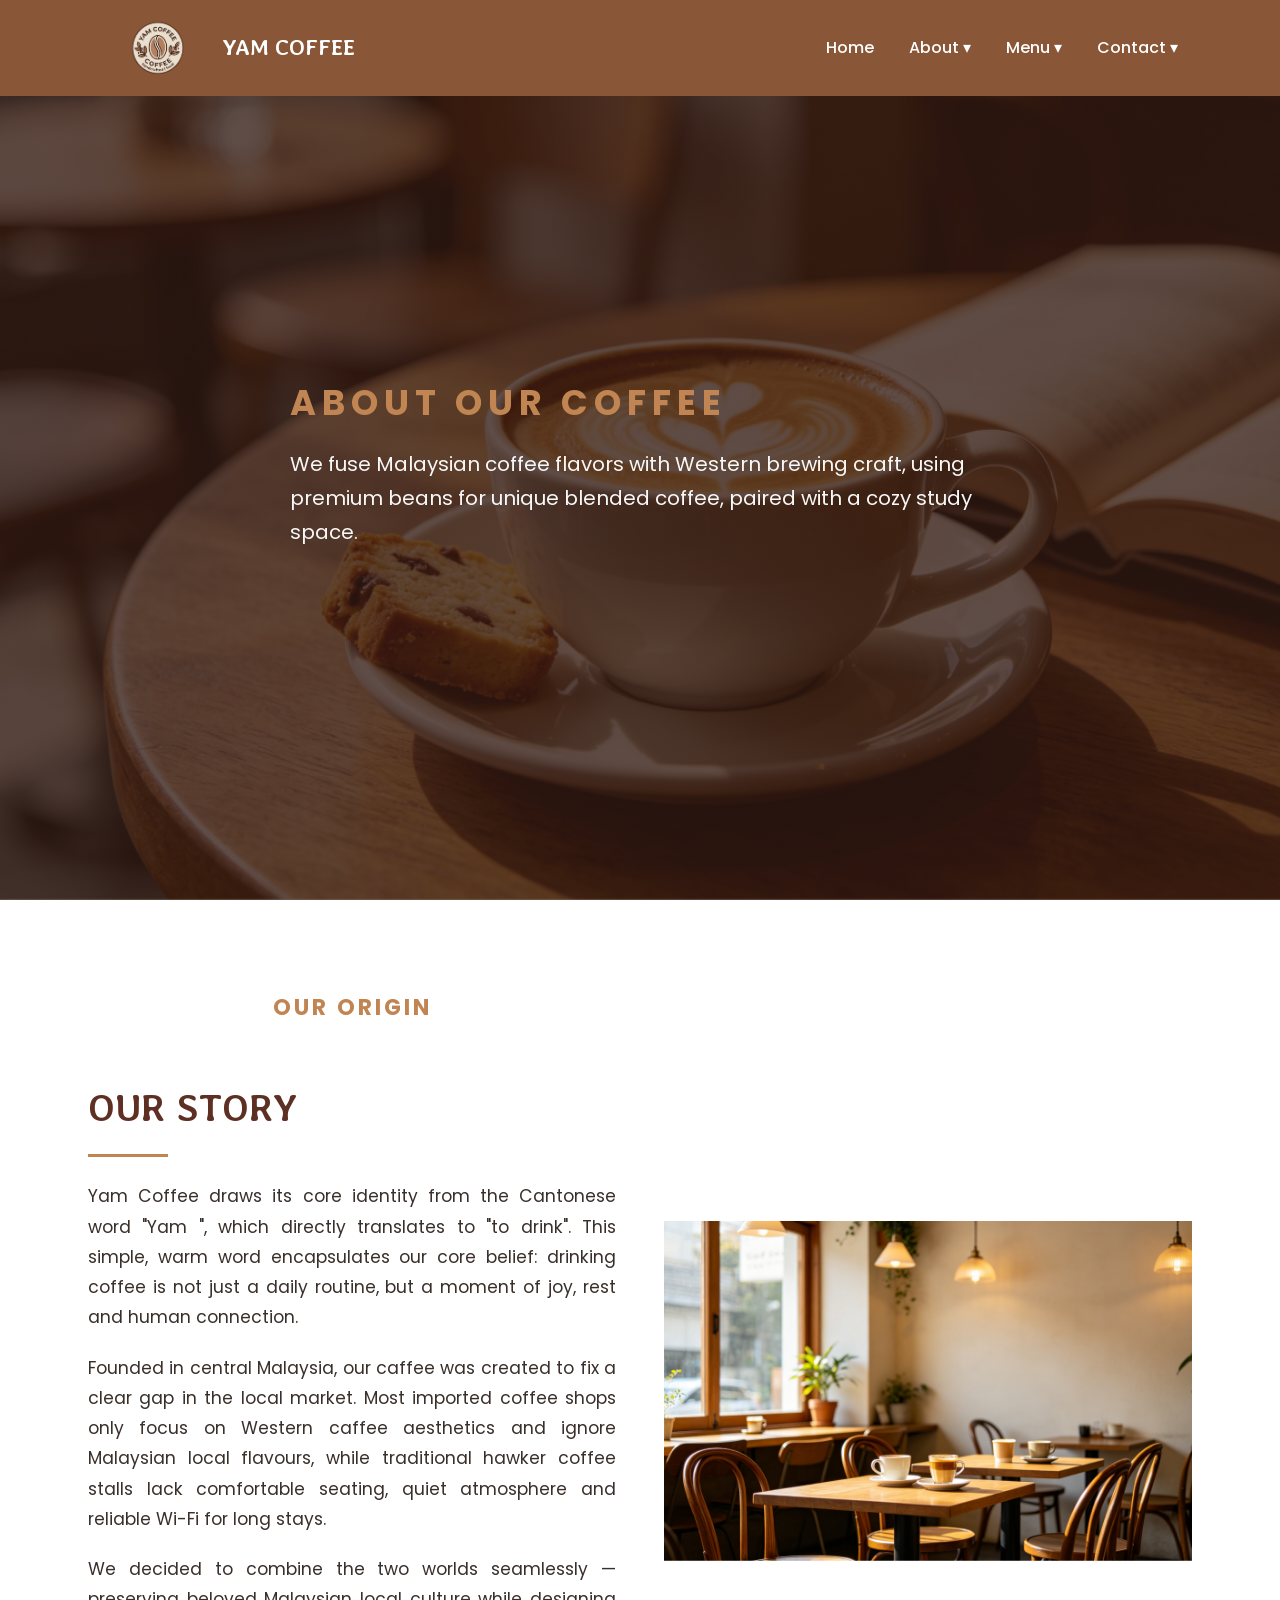
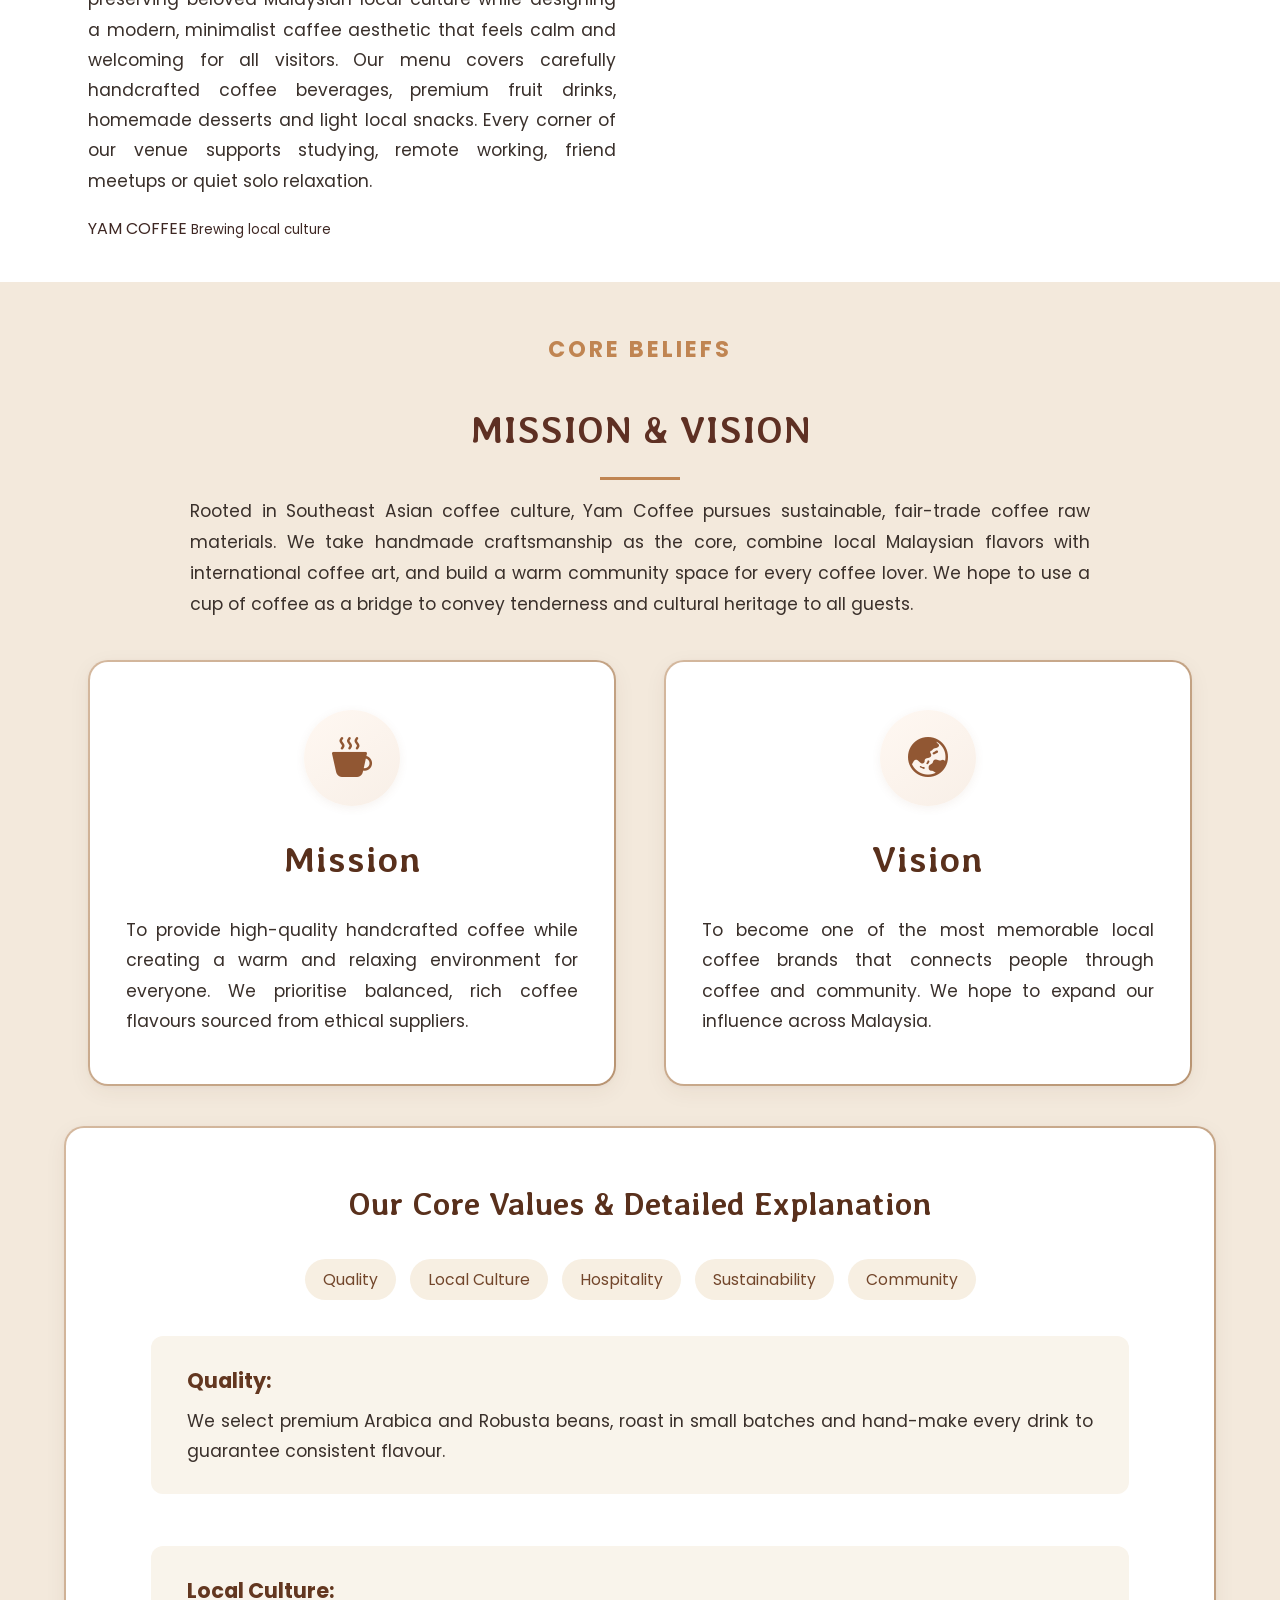
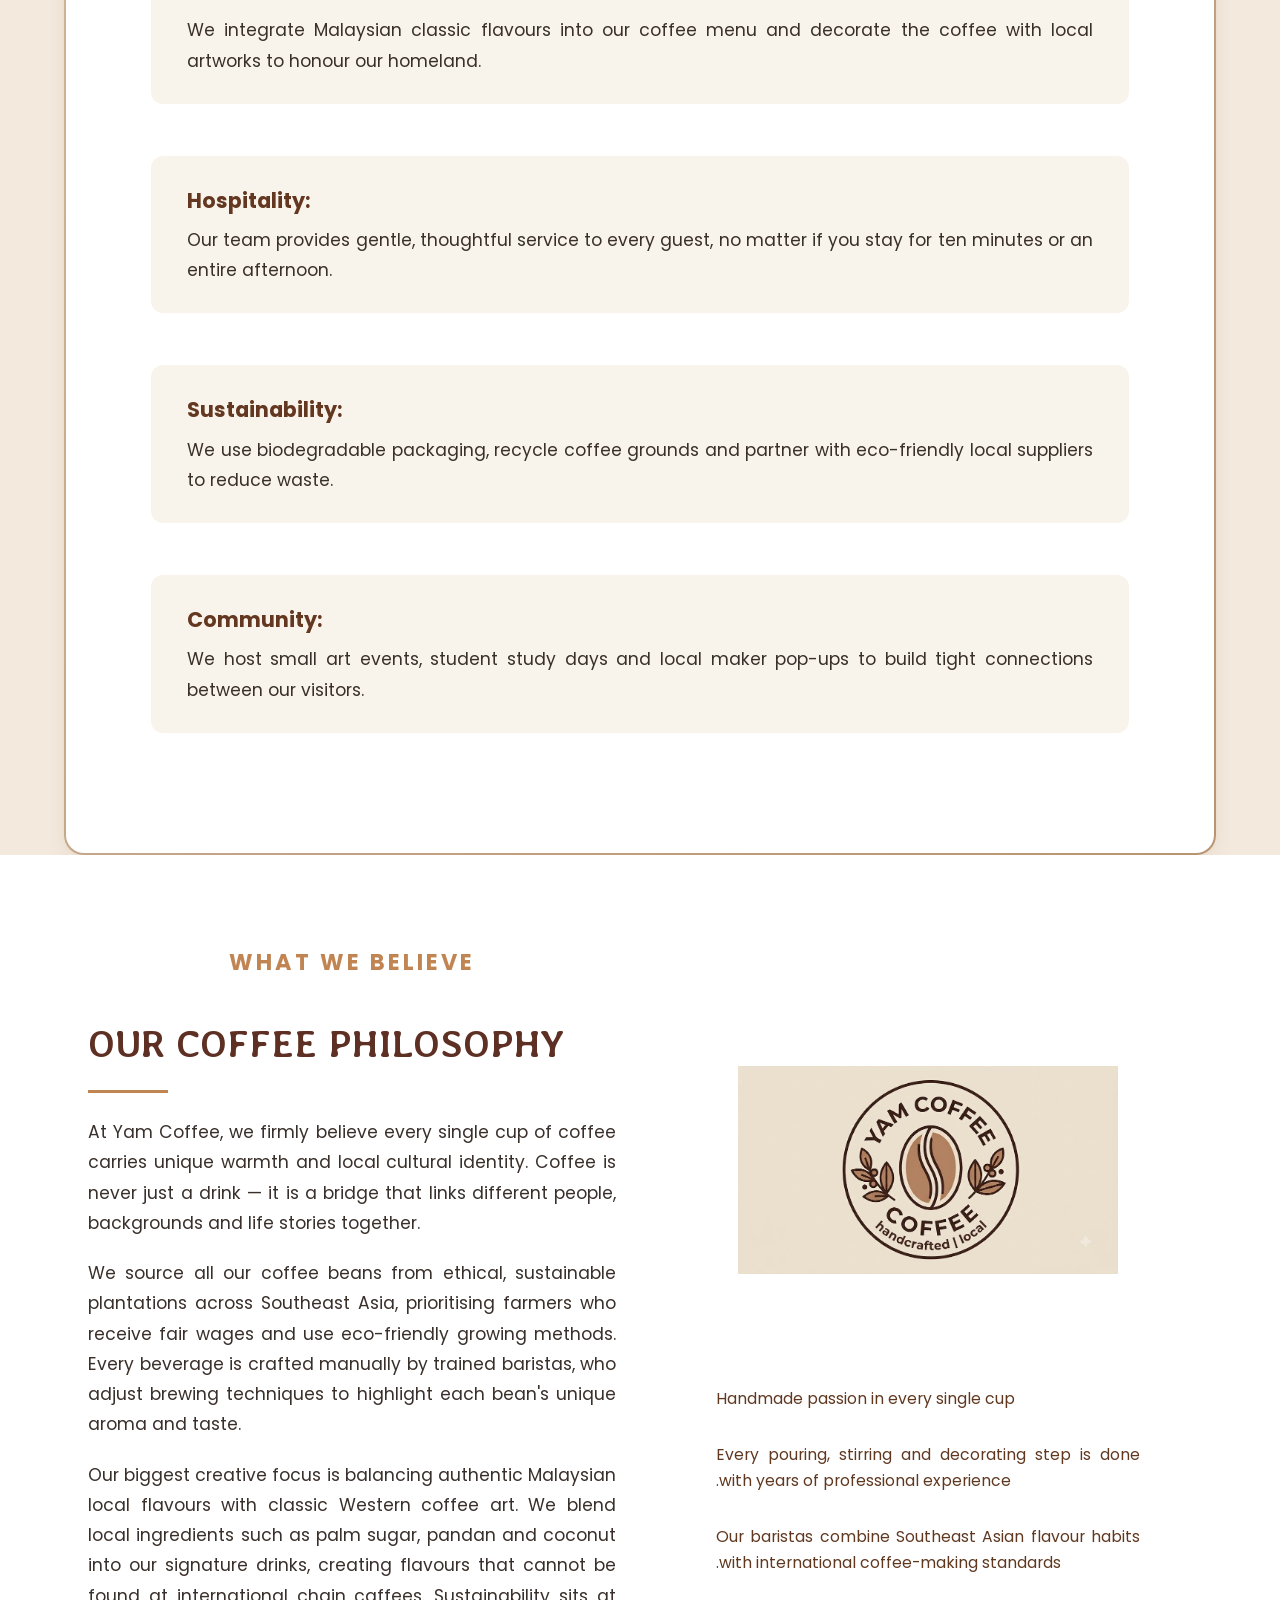
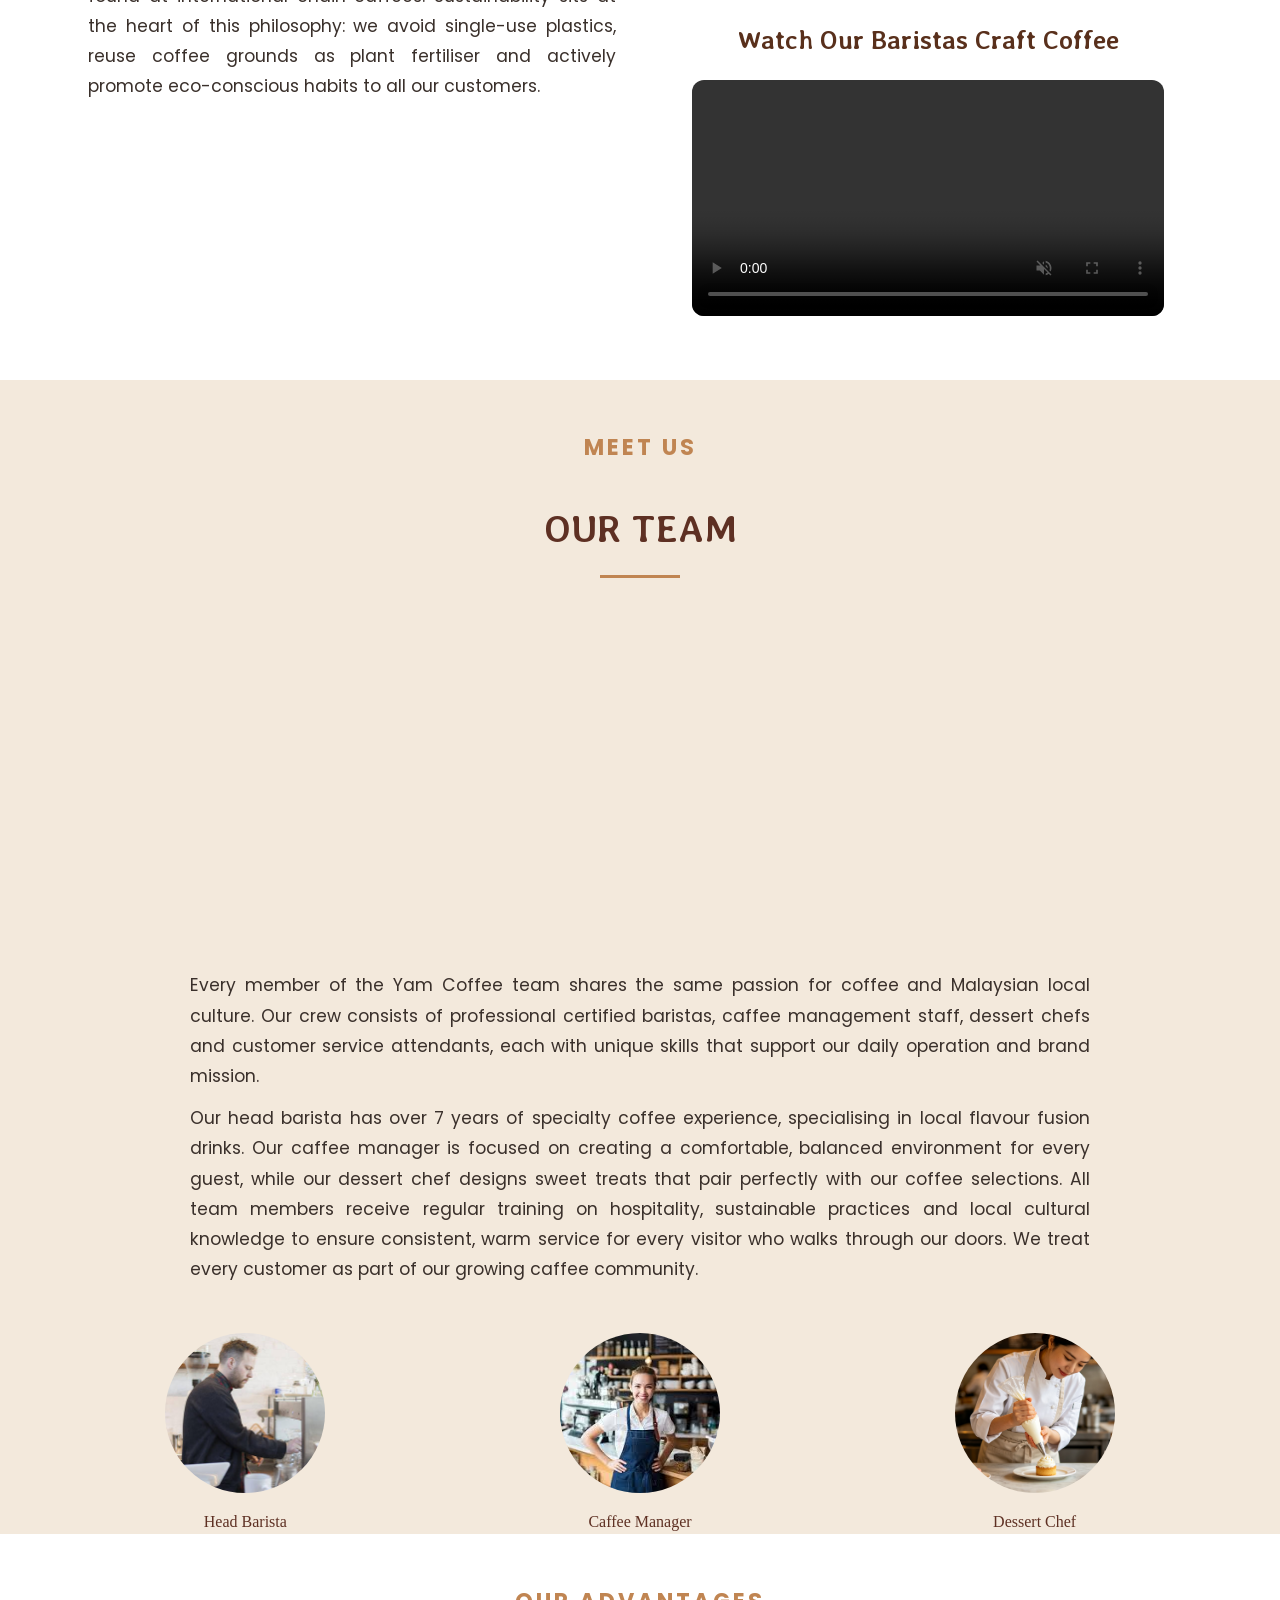
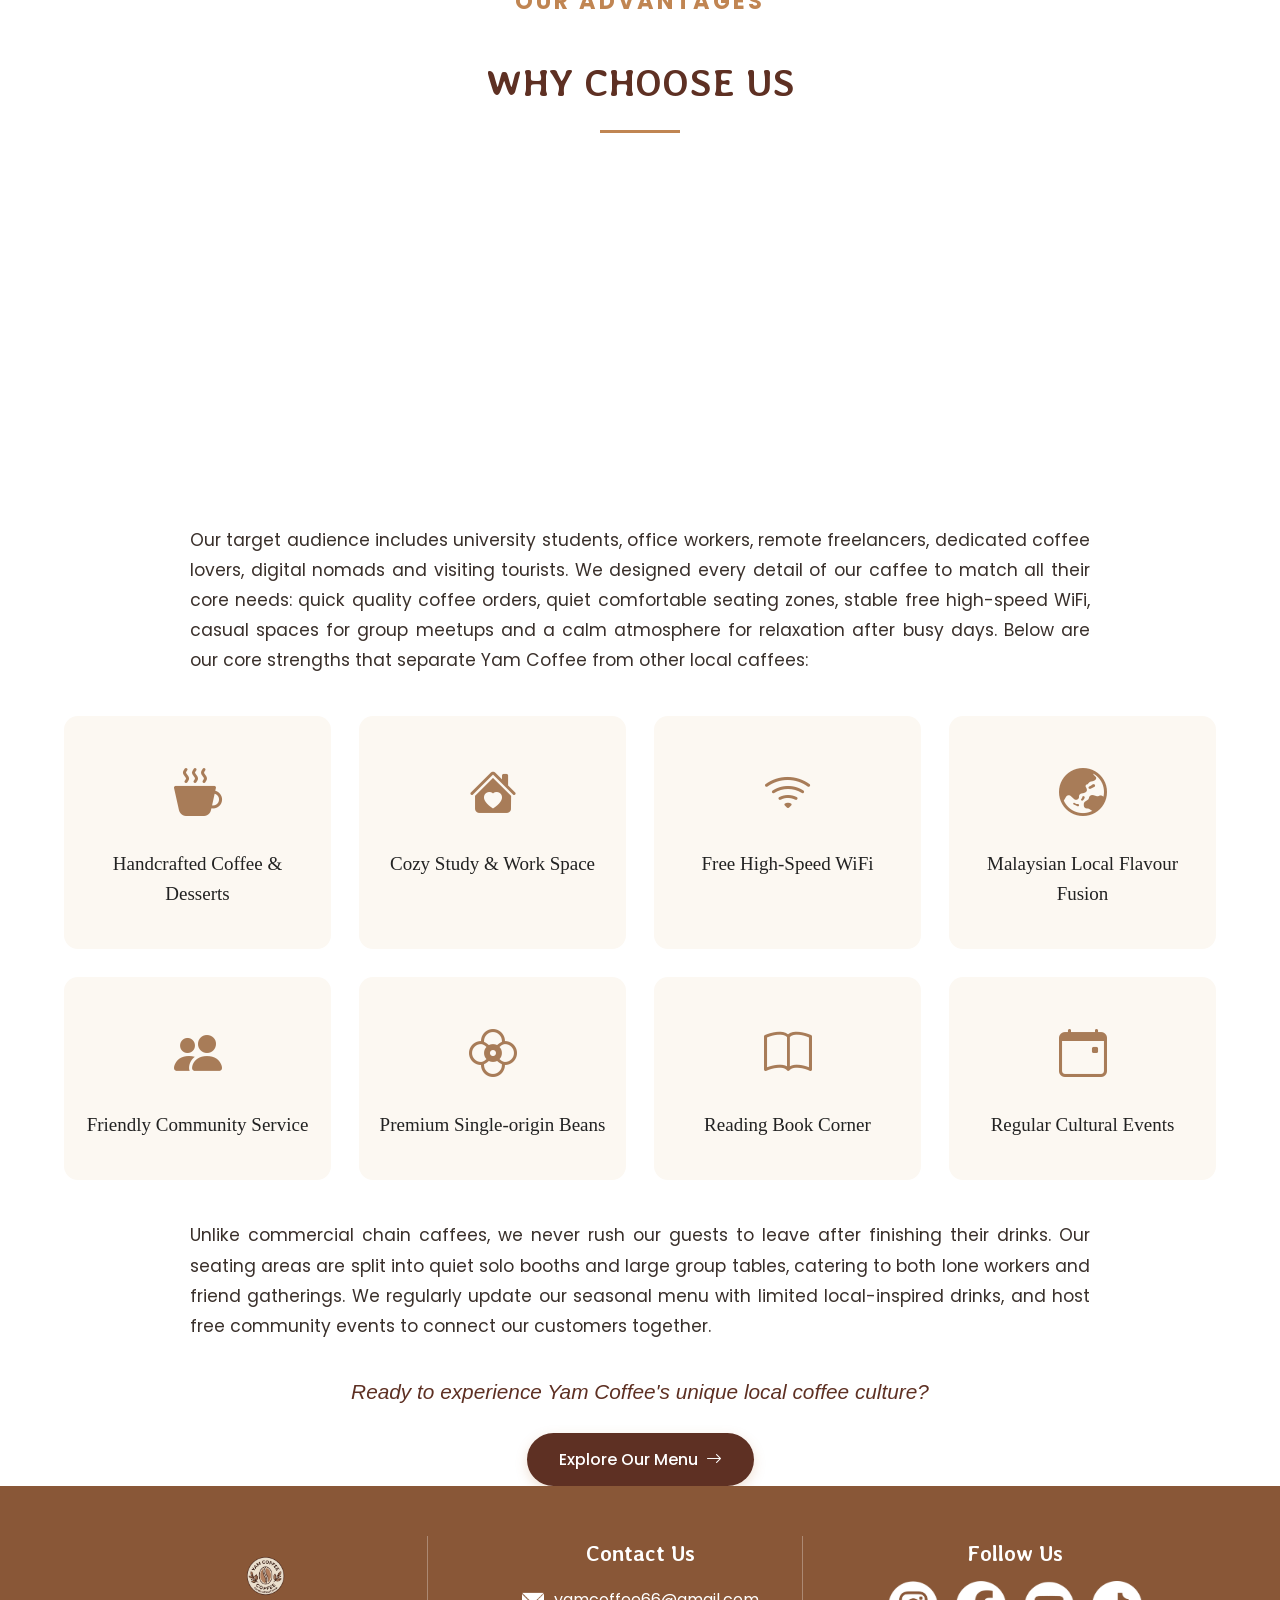
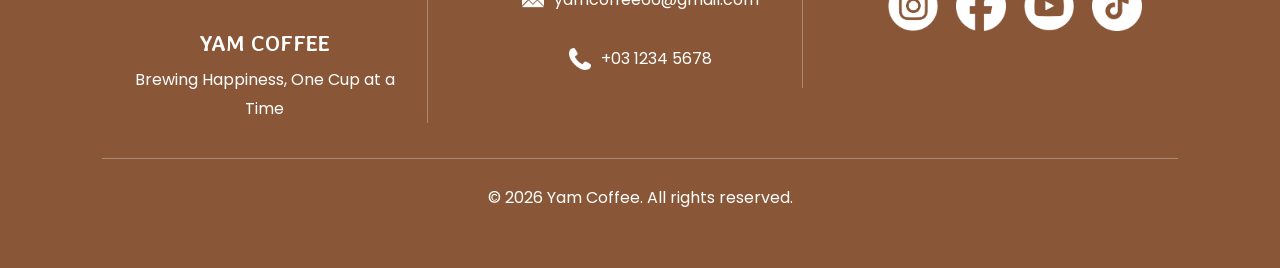
==== commit e5c0d706: "Update about.html" ====
--- a/about.html
+++ b/about.html
@@ -30,6 +30,10 @@
                 </a>
             </div>
 
+            <button class="menu-toggle" id="menuToggle" type="button" aria-label="Open navigation menu" aria-expanded="false">
+                ☰
+            </button>
+            
             <ul class="nav-links">
                 <li><a href="index.html">Home</a></li>
 
@@ -387,9 +391,9 @@
 
             <!--===Logo===-->
             <div class="footer_logo">
-                <h3><img src="Image/common/logo.png" alt="Logo">YAM COFFEE</h3>
+                <img src="Image/common/logo.png" alt="Logo">
+                <h3>YAM COFFEE</h3>
                 <p>Brewing Happiness, One Cup at a Time</p>
-                <p></p>
             </div>
 
             <!--===Contact===-->
--- a/CSSFile/common.css
+++ b/CSSFile/common.css
@@ -70,7 +70,6 @@
         max-width: 1200px;
         margin: auto;
     }
-
 
     /*---------------HEADER & NAV----------------*/
     .navbar {
@@ -137,50 +136,50 @@
     }
 
     .dropdown{
-        position:relative;
+        position: relative;
     }
 
     .dropdown-list {
-        position:absolute;
-        top:100%;
-        left:0;
-        background:white;
-        min-width:180px;
-        border-radius:10px;
-        box-shadow:0 8px 20px rgba(0,0,0,.15);
-        display:none;
-        overflow:hidden;
+        position: absolute;
+        top: 100%;
+        left: 0;
+        background: white;
+        min-width: 180px;
+        border-radius: 10px;
+        box-shadow: 0 8px 20px rgba(0,0,0,.15);
+        display: none;
+        overflow: hidden;
         margin-top: 10px;
     }
 
-    .dropdown-list li{
-        width:100%;
+    .dropdown-list li {
+        width: 100%;
     }
 
     .dropdown-list a {
-        display:block;
-        color:var(--text);
-        padding:14px 18px;
-        transition:.3s;
+        display: block;
+        color: var(--text);
+        padding: 14px 18px;
+        transition: .3s;
     }
 
     .dropdown-list a:hover {
-        background:var(--cream);
-        color:var(--coffee);
+        background: var(--cream);
+        color: var(--coffee);
     }
 
     .dropdown:hover .dropdown-list {
-        display:block;
+        display: block;
     }
 
     .dropdown > a {
-        display:flex;
-        align-items:center;
-        gap:5px;
+        display: flex;
+        align-items: center;
+        gap: 5px;
     }
 
     .dropdown:hover > a {
-        color:var(--caramel);
+        color: var(--caramel);
     }
 
 /*--------------------FOOTER------------------*/
@@ -224,7 +223,13 @@
 
     .footer_logo img {
         width: 80px;
+        height: 80px;
+        object-fit: contain;
         margin-bottom: 10px;
+    }
+
+    .footer_logo h3 {
+        margin-bottom: 5px;
     }
 
     .footer_contact p {
@@ -298,3 +303,152 @@
         background:var(--caramel);
         transform:translateY(-5px);
     }
+
+/*-----------------MOBILE RESPONSIVE-------------------*/
+@media (max-width: 768px) {
+     /* ----------HEADER & NAV---------- */
+     .navbar {
+        height: 70px;
+        padding: 12px 5%;
+    }
+
+    .logo img {
+        height: 55px;
+        width: auto;
+    }
+
+    .logo h2 {
+        font-size: 1.1rem;
+    }
+  
+    .menu-toggle {
+        display: block;
+        background: transparent;
+        border: 0;
+        color: white;
+        font-size: 28px;
+        line-height: 1;
+        padding: 6px;
+        cursor: pointer;
+    }
+
+    .nav-links {
+        position: absolute;
+        top: 70px;
+        left: 0;
+        width: 100%;
+        display: none;
+        flex-direction: column;
+        gap: 12px;
+        padding: 10px 0 15px;
+        background: var(--coffee);
+        box-shadow: 0 8px 18px rgba(0,0,0,.15);
+    }
+
+    .nav-links.active {
+        display: flex;
+    }
+
+    .nav-links li {
+        width: 100%;
+        text-align: center;
+    }
+
+    .nav-links > li > a {
+        display: block;
+        padding: 12px 20px;
+    }
+
+    .nav-links a {
+        font-size: 0.75rem;
+    }
+
+    .nav-links a::after {
+        display: none;
+    }
+
+    /*Dropdown is opened by JS on touch/mobile instead of hover*/
+    .dropdown:hover .dropdown-list {
+        display: none;
+    }
+
+    .dropdown.open .dropdown-list {
+        display: block;
+    }
+
+    .dropdown-list {
+        position: static;
+        width: 100%;
+        min-width: 0;
+        margin: 0;
+        border-radius: 0;
+        box-shadow: none;
+        background: rgba(255,255,255,.08);
+    }
+
+    .dropdown-list a {
+        color: white;
+        padding: 10px 20px;
+        font-size: .9rem;
+    }
+
+    .dropdown-list a:hover {
+        background: rgba(255,255,255,.1);
+        color: white;
+    }
+    
+    /* --------------FOOTER------------- */
+    footer {
+        padding: 40px 5%;
+    }
+
+    .footer_container {
+        flex-direction: column;
+        align-items: center;
+        gap: 30px;
+    }
+
+    .footer_container > div {
+        width: 100%;
+        padding: 0 10px;
+    }
+
+    .footer_container > div:not(:last-child) {
+        border-right: none;
+        border-bottom: 1px solid rgba(255,255,255,0.3);
+        padding-bottom: 25px;
+    }
+
+    .footer_logo {
+        text-align: center;
+        align-items: center;
+    }
+
+    .footer_logo img {
+        width: 80px;
+    }
+
+    .footer_contact {
+        align-items: center;
+    }
+
+    .social_icons {
+        flex-wrap: wrap;
+    }
+
+    /* ----------BACK TO TOP---------- */
+    #topBtn {
+        width: 48px;
+        height: 48px;
+        right: 18px;
+        bottom: 18px;
+        font-size: 21px;
+    }
+}
+
+/* On desktop the mobile menu button is hidden. */
+@media (min-width: 769px) {
+    .menu-toggle {
+        display: none;
+    }
+}
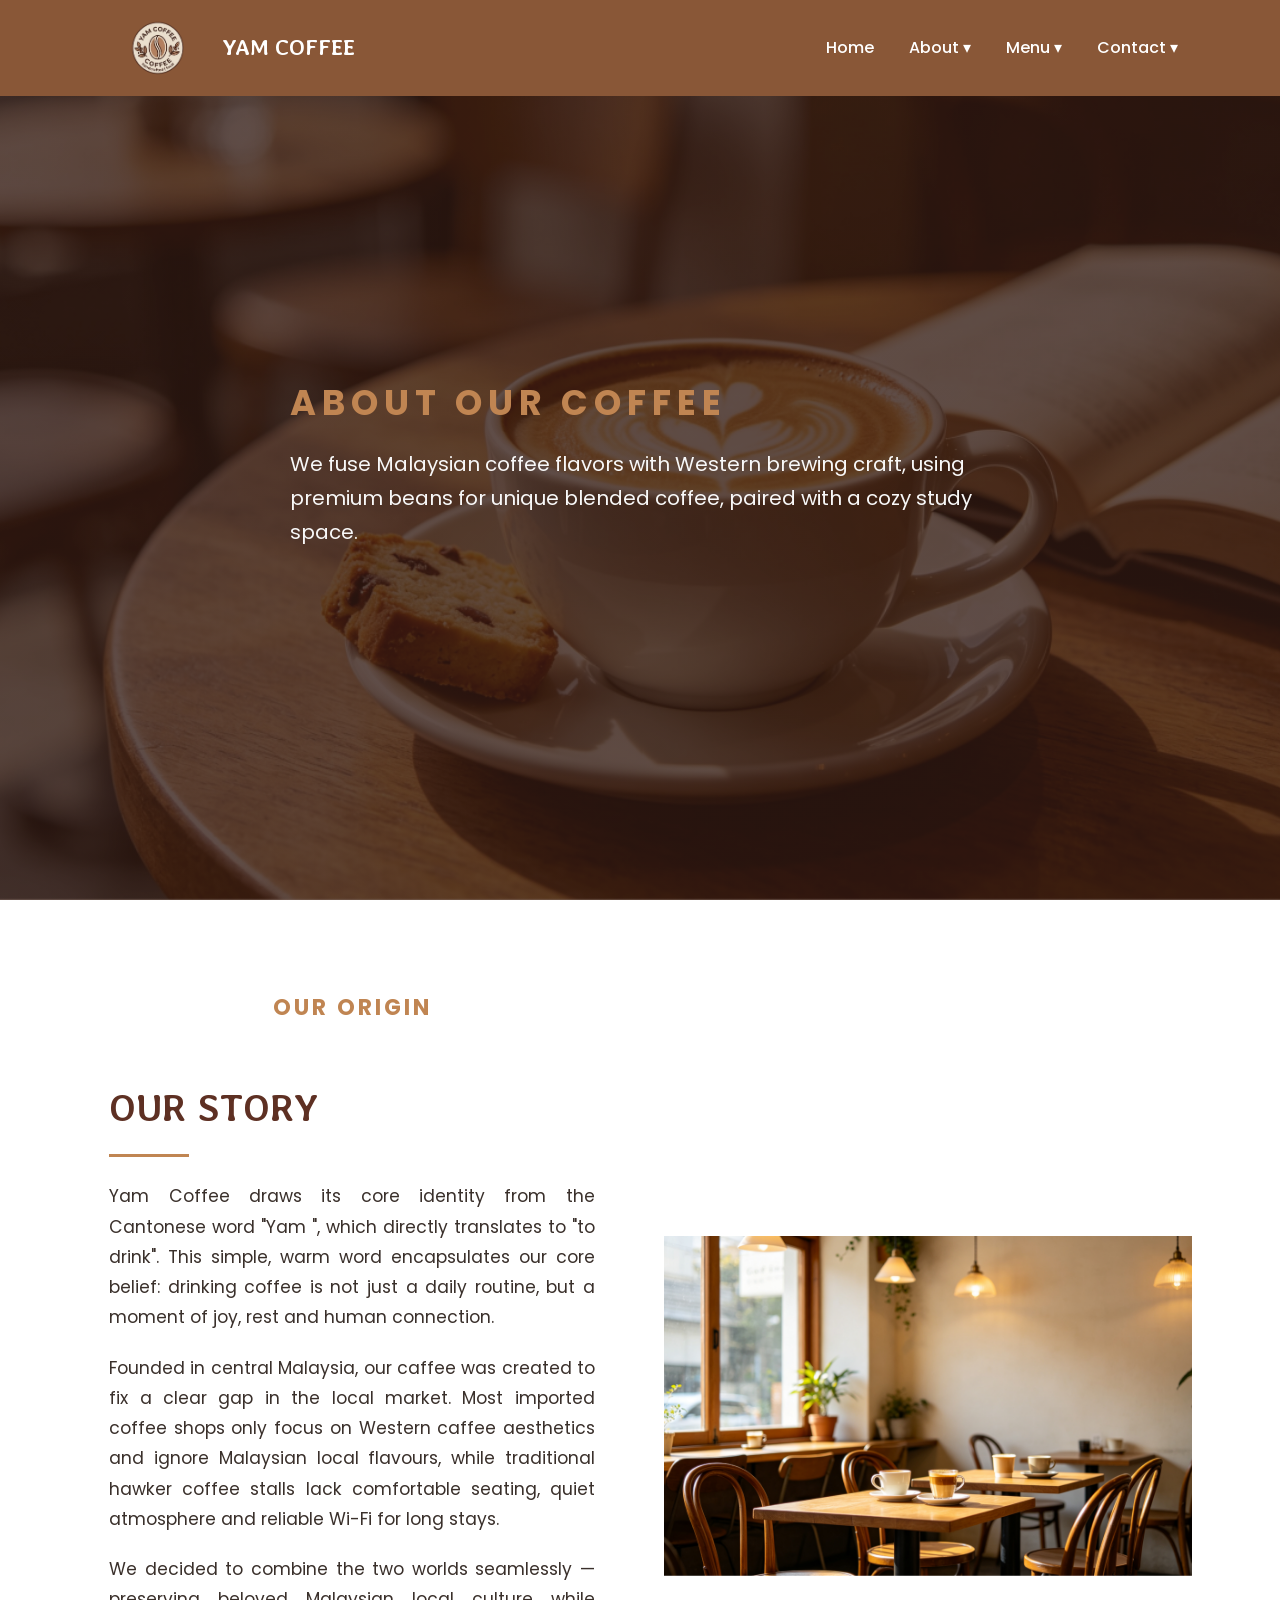
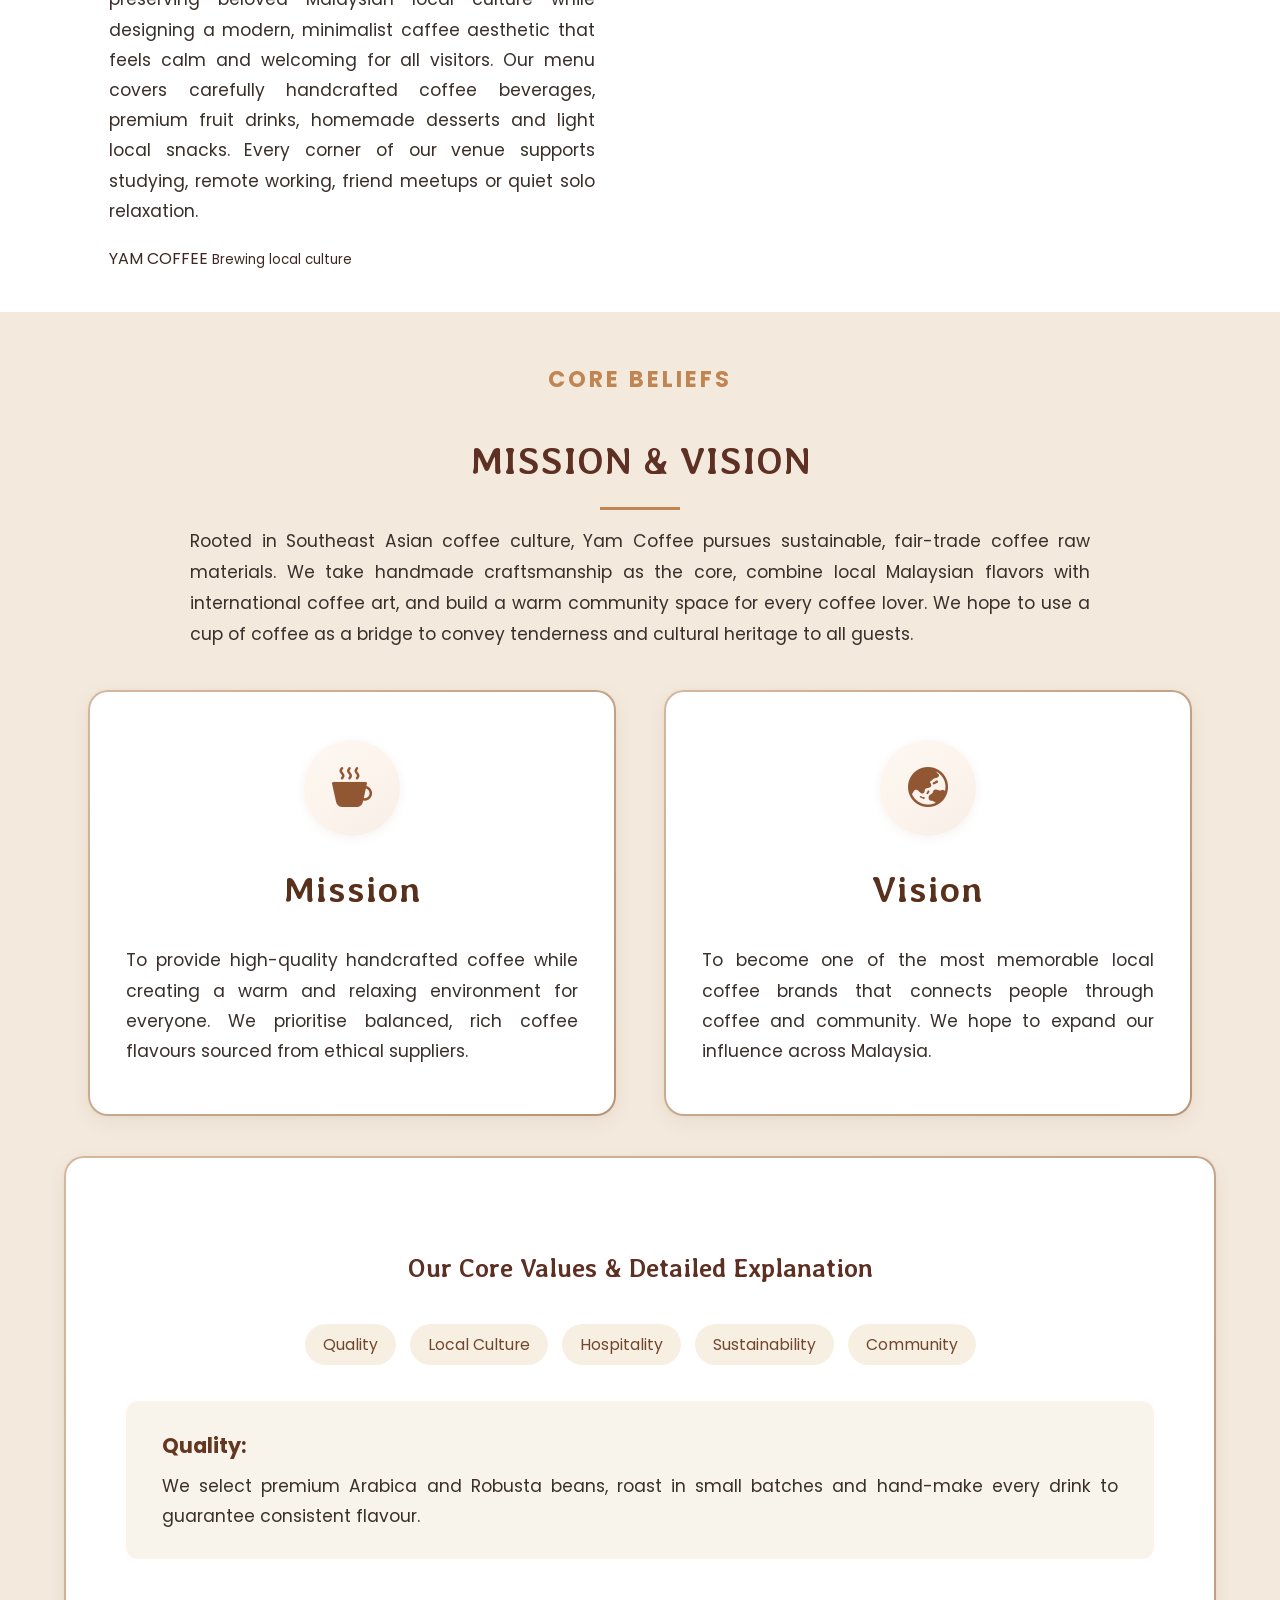
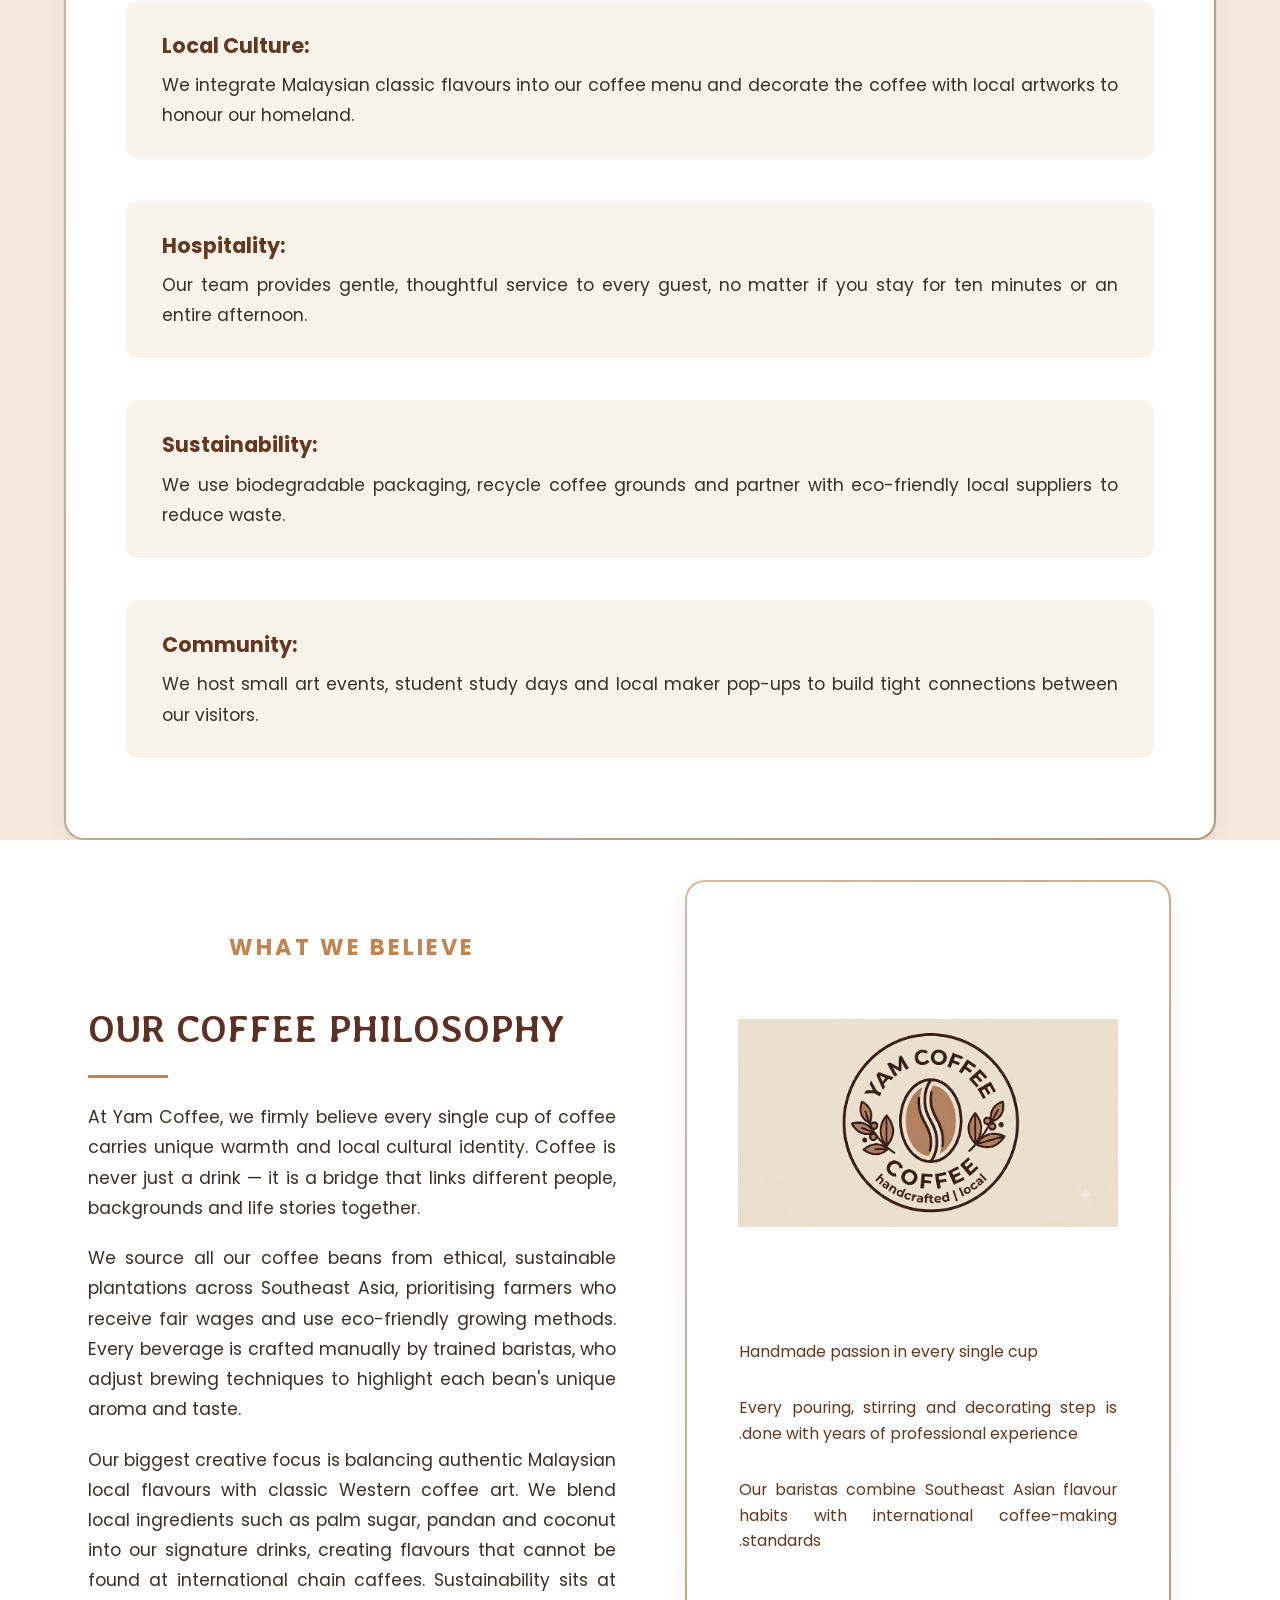
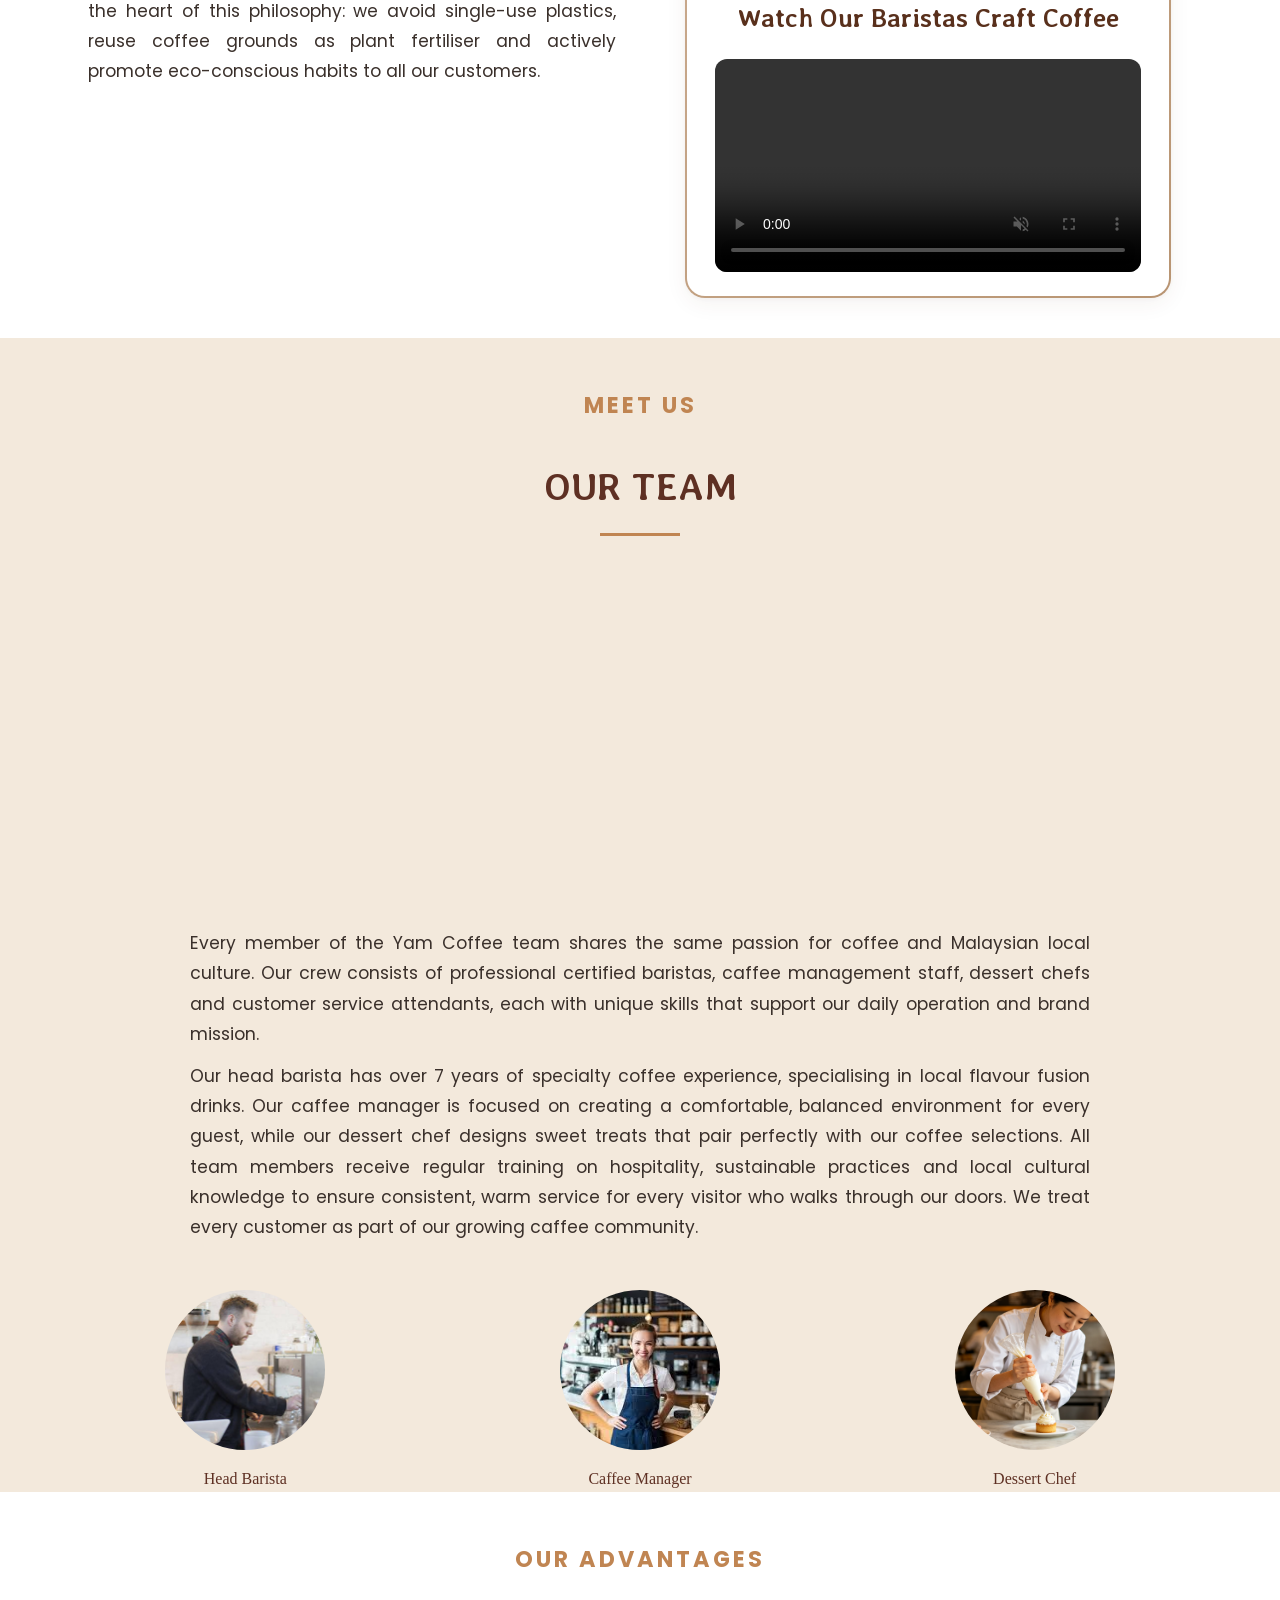
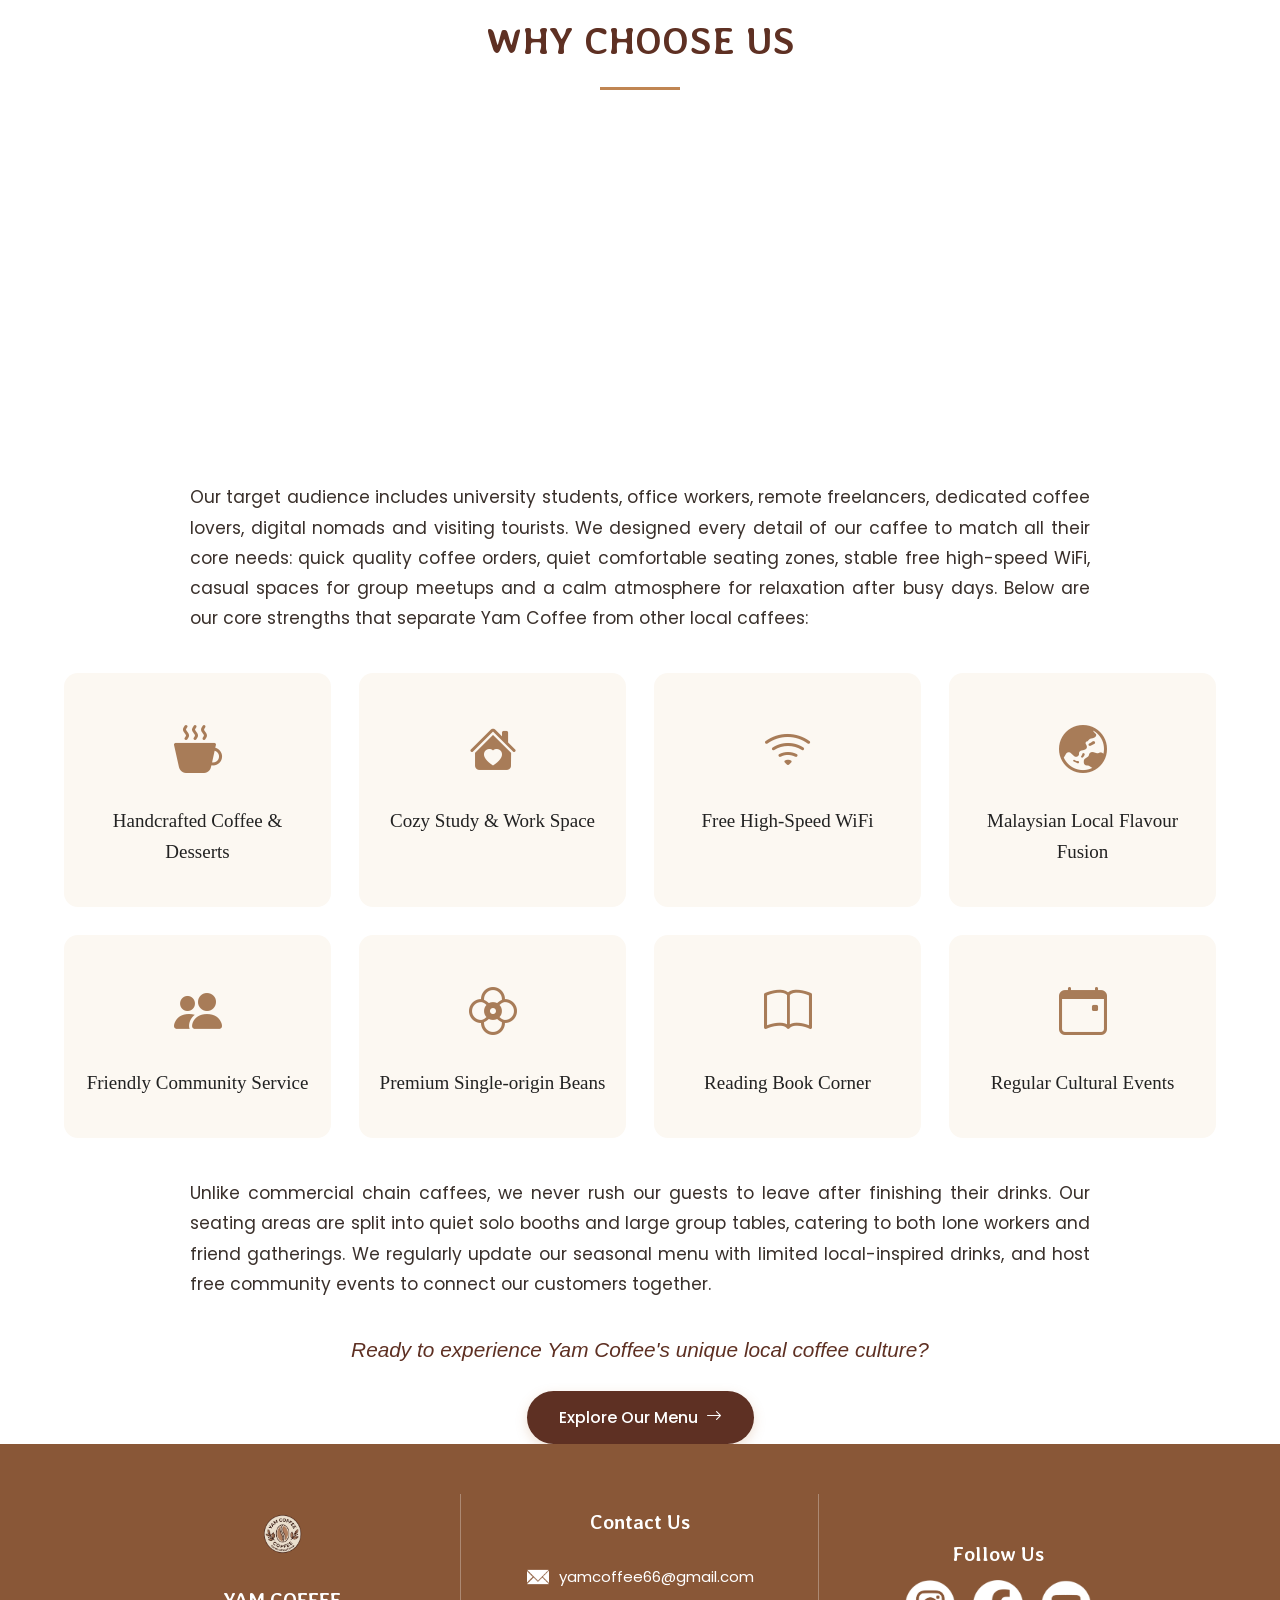
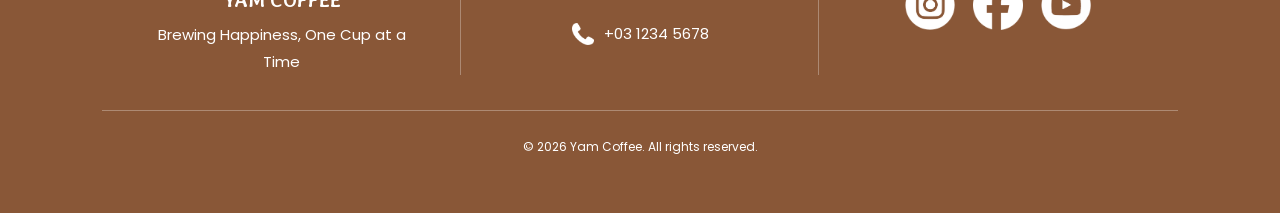
==== commit ce4e534f: "Update about.html" ====
--- a/about.html
+++ b/about.html
@@ -416,9 +416,6 @@
                     <a href="http://www.youtube.com/@neweracollege" target="_blank">
                         <img src="Image/common/icon_youtube.png" alt="Youtube">
                     </a>
-                    <a href="#" target="_blank">
-                        <img src="Image/common/icon_tiktok.png" alt="TikTok">
-                    </a>
                 </div>
             </div>
         </div>
--- a/CSSFile/common.css
+++ b/CSSFile/common.css
@@ -184,39 +184,57 @@
 
 /*--------------------FOOTER------------------*/
     footer {
-        background-color: #895737;
+        background-color: var(--coffee);
         color: white;
         padding: 50px 8%;
         text-align: center;
     }
 
+    footer h3 {
+        font-size: 20px;
+    }
+
+    footer p {
+        font-size: 15px;
+    }
+
     .footer_container {
-        display: flex;
-        justify-content: space-between;
-        gap: 50px;
-        align-items: flex-start;
+        display: grid;
+        grid-template-columns: repeat(3, 1fr);
+        gap: 0px;
+        align-items: stretch;
     }
 
     .footer_container > div {
-        flex: 1;
+        padding:0 40px;
+        position: relative;
         display: flex;
         flex-direction: column;
         justify-content: center;
         align-items: center;
-        padding:0 20px;
-    }
-
-    .footer_container > div:not(:last-child){
-        border-right:1px solid rgba(255,255,255,0.3);
+    }
+
+    /*---Divider between footer sections---*/
+    .footer_container > div:not(:last-child)::after{
+        content: "";
+        position: absolute;
+        right: 0;
+        top: 0;
+        height: 100%;
+        width: 1px;
+        background: rgba(255,255,255,0.3);
     }
 
     .footer_logo,.footer_contact,.social_links {
         display: flex;
         flex-direction: column;
         align-items: center;
+        text-align: center;
     }
 
     .footer_logo {
+        display: flex;
+        flex-direction: column;
         align-items: center;
         text-align: center;
     }
@@ -225,11 +243,21 @@
         width: 80px;
         height: 80px;
         object-fit: contain;
-        margin-bottom: 10px;
+        margin-bottom: 10px
     }
 
     .footer_logo h3 {
         margin-bottom: 5px;
+    }
+
+    .footer_contact {
+        display: flex;
+        flex-direction: column;
+        align-items: center;
+    }
+    
+    .footer_contact h3 {
+        margin-bottom: 10px;
     }
 
     .footer_contact p {
@@ -273,11 +301,11 @@
         padding-top: 20px;
         border-top: 1px solid rgba(255,255,255,0.3);
         text-align: center;
-        font-size: 13px;
     }
 
     .footer_copy p{
         margin: 5px 0;
+        font-size: 12px;
     }
 
 /*------------------BACK TO TOP------------------*/
@@ -399,26 +427,30 @@
     
     /* --------------FOOTER------------- */
     footer {
-        padding: 40px 5%;
+        padding: 45px 6% 25px;
     }
 
     .footer_container {
-        flex-direction: column;
-        align-items: center;
+        display: grid;
+        grid-template-columns: 1fr;
         gap: 30px;
     }
 
     .footer_container > div {
-        width: 100%;
-        padding: 0 10px;
+        padding: 0 10px 25px;
+        align-items: center;
+        text-align: center;
     }
 
     .footer_container > div:not(:last-child) {
-        border-right: none;
         border-bottom: 1px solid rgba(255,255,255,0.3);
         padding-bottom: 25px;
     }
 
+    .footer_container > div:not(:last-child)::after {
+        display: none;
+    }
+
     .footer_logo {
         text-align: center;
         align-items: center;
@@ -430,12 +462,32 @@
 
     .footer_contact {
         align-items: center;
+        text-align: center;
+    }
+
+    .footer_contact p {
+        justify-content: center;
+    }
+
+    .social_links {
+        align-items: center;
+        text-align: center;
     }
 
     .social_icons {
-        flex-wrap: wrap;
-    }
-
+        gap: 12px;
+    }
+
+    .social_icons img {
+        width: 45px;
+        height: 45px;
+    }
+
+    .footer_copy {
+        margin-top: 25px;
+        padding-top: 15px;
+    }
+    
     /* ----------BACK TO TOP---------- */
     #topBtn {
         width: 48px;
--- a/CSSFile/about.css
+++ b/CSSFile/about.css
@@ -1,632 +1,645 @@
-    /* ========== 全局配色变量规范 ========== */
-    .cream-bg { background-color: #F3E9DC; }
-    .white-bg { background-color: #ffffff; }
-    .brownie-bg { background-color: #5E3023; color: #fff; }
-    .coffee-text { color: #895737; }
-    .caramel-color { color: #C08552; }
-    .brownie-color { color: #5E3023; }
-
-    /* ========== 基础卡片重置（通栏无圆角无阴影） ========== */
-    .content-card, .white-card, .cream-card {
-        border-radius: 0;
-        padding: 0;
-        box-shadow: none;
-        transition: none;
-        background: transparent;
-    }
-    .content-card:hover { transform: none; }
-
-    /* ========== 图片容器基础样式 ========== */
-    .card-image-box {
-        width: 100%;
-        margin: 0.4rem 0 36px;
-    }
-    .img-placeholder {
-        width: 100%;
-        height: 340px;
-        border-radius: 0;
-        overflow: hidden;
-        background-size: cover;
-        background-position: center;
-        box-shadow: none;
-    }
-    /* 背景图地址 */
-    .hero-img { background-image: url('https://images.unsplash.com/photo-1447933601403-0c6688de5661'); }
-    .story-img { background-image: url('../Image/about/17.png'); }
-    .mission-img, .philo-img { background-image: url('https://images.unsplash.com/photo-1509042239860-f550870bd97'); }
-    .team-img { background-image: url('https://images.unsplash.com/photo-1521017432531-fbd92d768814'); }
-    .choose-img { background-image: url('https://images.unsplash.com/photo-1495474472287-4d71bcdd2085'); }
-    .philo-img { display: none; }
-
-    /* ========== 通用装饰元素 ========== */
-    .section-tag {
-        display: block;
-        text-align: center;
-        color: #C08552;
-        font-weight: 700;
-        font-size: 1.4rem;
-        letter-spacing: 3px;
-        text-transform: uppercase;
-        margin-bottom: 1.2rem;
-        padding-top: 50px;
-    }
-    .divider-line {
-        width: 80px;
-        height: 3px;
-        background: #C08552;
-        margin: 0 auto 1rem;
-    }
-    .center-line { margin-inline: auto; }
-
-    /* ========== 按钮通用样式 ========== */
-    .btn {
-        padding: 14px 32px;
-        border: none;
-        border-radius: 40px;
-        font-family: 'Poppins', sans-serif;
-        font-weight: 500;
-        cursor: pointer;
-        transition: all 0.3s ease;
-        font-size: 1rem;
-        display: inline-flex;
-        align-items: center;
-        gap: 8px;
-        box-shadow: 0 4px 12px rgba(192, 133, 82, 0.25);
-    }
-    .caramel-btn { background-color: #C08552; color: white; }
-    .caramel-btn:hover {
-        background-color: #895737;
-        transform: translateY(-3px);
-        box-shadow: 0 6px 16px rgba(192, 133, 82, 0.35);
-    }
-    .brownie-btn { background-color: #5E3023; color: white; }
-    .brownie-btn:hover {
-        background-color: #3c1e15;
-        transform: translateY(-3px);
-        box-shadow: 0 6px 16px rgba(94, 48, 35, 0.35);
-    }
-
-    /* ========== 全局板块通用文字 ========== */
-    .section-block {
-        width: 100%;
-        position: relative;
-        overflow: hidden;
-    }
-    .section-heading {
-        font-size: 2.4rem;
-        margin-bottom: 1rem;
-        margin-top: 2rem;
-        color: #5E3023;
-        text-align: center;
-    }
-    .section-desc, .section-text {
-        font-size: 1.05rem;
-        max-width: 900px;
-        margin: 0 auto 2rem;
-        text-align: center;
-        line-height: 1.8;
-    }
-    .hero-long-text {
-        color: #333;
-        font-size: 1.1rem;
-        max-width: 950px;
-        margin: 1.5rem auto 2.5rem;
-        line-height: 1.9;
-    }
-    /* 正文统一排版规则：两端对齐，避免孤行 */
-    .section-text {
-        text-align: justify;
-        text-align-last: left;
-        orphans: 2;
-        widows: 2;
-        line-height: 1.75;
-        margin-bottom: 12px;
-        font-size: 1.08rem;
-        color: #3a302b;
-    }
-    .section-text:last-child { margin-bottom: 0; }
-    .text-col .section-text { margin-bottom: 20px; }
-    .text-col .section-text:last-child { margin-bottom: 0; }
-    .section-text strong {
-        display: inline-block;
-        margin-top: 10px;
-        color: #603820;
-        font-weight: bold;
-        font-family: 'Averia Libre', serif;
-        font-size: 1.08rem;
-    }
-    .section-text strong:first-of-type { margin-top: 0; }
-    .align-text-pretty {
-        text-align: justify;
-        text-align-last: left;
-        orphans: 2;
-        widows: 2;
-        line-height: 1.7;
-    }
-
-    /* ========== Hero全屏轮播头部 ========== */
-    .about-hero {
-        min-height: 100vh;
-        position: relative;
-        overflow: hidden;
-        display: flex;
-        align-items: center;
-        justify-content: center;
-        text-align: center;
-        background: transparent !important;
-    }
-    .hero-overlay {
-        position: absolute;
-        inset: 0;
-        background: linear-gradient(rgba(94, 48, 35, 0.4), rgba(94, 48, 35, 0.4));
-        z-index: 1;
-    }
-    .hero-content {
-        position: relative;
-        z-index: 2;
-        width: 100%;
-        min-height: 100vh;
-        display: flex;
-        align-items: center;
-        justify-content: center;
-        text-align: center;
-        padding: 2rem;
-    }
-    .hero-text-wrapper {
-        max-width: 700px;
-        width: 100%;
-    }
-    .hero-text-wrapper .section-tag {
-        color: #C08552;
-        letter-spacing: 2px;
-        text-transform: uppercase;
-        margin-bottom: 1rem;
-        font-size: 0.95rem;
-    }
-    .hero-brand-text {
-        color: #ffffff;
-        font-size: 1rem;
-        letter-spacing: 1px;
-        opacity: 0.8;
-        margin-bottom: 1rem;
-    }
-    .hero-title {
-        font-family: 'Averia Libre', serif;
-        font-size: 2.6rem;
-        color: #fff;
-        margin-bottom: 1rem;
-        line-height: 1.3;
-    }
-    .hero-sub-heading {
-        color: #f8f8f8;
-        font-size: 1.25rem;
-        margin: 0.8rem auto 1.6rem;
-        max-width: 800px;
-        line-height: 1.7;
-    }
-    .hero-desc {
-        color: #f0f0f0;
-        font-size: 1.1rem;
-        margin-bottom: 1.5rem;
-        line-height: 1.6;
-    }
-    .hero-sub-heading, .hero-desc {
-        text-align: center;
-        max-width: 880px;
-        margin-left: auto;
-        margin-right: auto;
-    }
-    .hero-sub-heading, .hero-desc, .hero-brand-text, .hero-text-wrapper .section-tag {
-        text-align: left;
-    }
-
-    /* 背景轮播动画 */
-    @keyframes slide-loop {
-        0% { transform: translateX(0); }
-        28% { transform: translateX(0); }
-        33% { transform: translateX(-33.333%); }
-        61% { transform: translateX(-33.333%); }
-        66% { transform: translateX(-66.666%); }
-        95% { transform: translateX(-66.666%); }
-        100% { transform: translateX(0); }
-    }
-    .hero-bg-slider {
-        position: absolute;
-        inset: 0;
-        width: 100%;
-        height: 100%;
-        z-index: 0;
-        overflow: hidden;
-    }
-    .hero-bg-slider .slider-track {
-        width: 300%;
-        height: 100%;
-        display: flex;
-        animation: slide-loop 12s infinite;
-    }
-    .hero-bg-slider .slide {
-        flex: 0 0 33.3333%;
-        height: 100%;
-        position: relative;
-    }
-    .hero-bg-slider .slide::after {
-        content: "";
-        position: absolute;
-        inset: 0;
-        background-color: rgba(0,0,0,0.42);
-    }
-    .hero-bg-slider .slide-img {
-        width: 100%;
-        height: 100%;
-        object-fit: cover;
-        display: block;
-        filter: brightness(65%);
-    }
-
-    /* ========== 左右图文布局（Our Story / Coffee Philosophy） ========== */
-    .content-row {
-        display: grid;
-        grid-template-columns: 1fr 1fr;
-        gap: 48px;
-        padding: 40px 24px;
-        align-items: stretch;
-    }
-    .reverse-row { direction: rtl; }
-    .reverse-row .text-col { direction: ltr; }
-    .text-col .section-heading { text-align: left; }
-    .text-col .divider-line { margin: 0 0 1.5rem 0; }
-    /* Our Story 专属：文字卡片无边框透明 */
-    .our-story .text-col .content-card.cream-card {
-        background: transparent;
-        border: none;
-        box-shadow: none;
-        border-radius: 0;
-        padding: 0;
-    }
-    .our-story .content-row { align-items: center; }
-    .our-story .image-col .img-placeholder { margin-top: 0; }
-
-    /* ========== 通用高级渐变卡片（Mission/Vision/咖啡哲学右侧卡片共用） ========== */
-    .card-box, .content-card.cream-card {
-        border: 2px solid transparent;
-        background: linear-gradient(#fff, #fff) padding-box, linear-gradient(130deg, #d4b89e, #b89472) border-box;
-        border-radius: 20px;
-        box-shadow: 0 6px 22px rgba(88, 48, 26, 0.06), 0 1px 4px rgba(88, 48, 26, 0.04);
-        transition: all 0.3s ease;
-    }
-    .card-box:hover, .content-card.cream-card:hover {
-        transform: translateY(-6px);
-        box-shadow: 0 10px 30px rgba(88, 48, 26, 0.1);
-    }
-    /* 双栏Mission Vision卡片 */
-    .two-col {
-        display: grid;
-        grid-template-columns: 1fr 1fr;
-        gap: 48px;
-        padding: 40px 24px;
-    }
-    .two-col .card-box {
-        padding: 48px 36px;
-        text-align: center;
-        height: 100%;
-    }
-    .two-col .card-box h3 {
-        font-size: 2.3rem;
-        color: #59301c;
-        margin: 0 0 26px;
-        font-weight: 600;
-        letter-spacing: 1px;
-        text-align: center;
-    }
-    /* 圆形图标样式 */
-    .card-icon {
-        width: 96px;
-        height: 96px;
-        border-radius: 50%;
-        background: linear-gradient(145deg, #fff8f2, #f8efe7);
-        margin: 0 auto 24px;
-        display: flex;
-        align-items: center;
-        justify-content: center;
-        font-size: 40px;
-        color: #915733;
-        box-shadow: 0 2px 10px rgba(145, 87, 51, 0.08);
-    }
-    .card-box h3 {
-        font-family: 'Averia Libre', serif;
-        font-size: 1.6rem;
-        color: #5E3023;
-        margin-bottom: 1rem;
-    }
-    .full-card { grid-column: 1 / -1; }
-    .mission-text-block {
-        max-width: 900px;
-        margin: 0 auto;
-    }
-    .mission-text-block p {
-        text-align: justify;
-        line-height: 1.8;
-        font-size: 1.08rem;
-        margin-bottom: 0;
-    }
-    .card-box p.section-text, .two-col .card-box p {
-        text-align: justify;
-        text-align-last: left;
-        line-height: 1.75;
-    }
-
-    /* ========== 咖啡哲学右侧卡片内部排版（Logo+文字+视频） ========== */
-    .content-card.cream-card {
-        padding: 16px 28px;
-        height: 100%;
-        min-height: 620px;
-        display: flex;
-        flex-direction: column;
-        justify-content: space-between;
-    }
-    .card-logo-top {
-        width: 380px;
-        height: 380px;
-        margin: 0 auto 8px;
-    }
-    .card-logo-top img {
-        width: 100%;
-        height: 100%;
-        object-fit: contain;
-        display: block;
-    }
-    .content-card.cream-card .card-logo-top { margin-bottom: 18px; }
-    .content-card.cream-card .video-intro {
-        display: flex;
-        flex-direction: column;
-        gap: 14px;
-        margin-bottom: 36px;
-        margin-top: 0;
-    }
-    .video-intro {
-        padding: 0 1.5rem;
-        margin-bottom: 1.5rem;
-    }
-    .video-intro p {
-        text-align: justify;
-        text-align-last: left;
-        orphans: 2;
-        widows: 2;
-        line-height: 1.65;
-        margin: 8px 0;
-        color: #603820;
-        font-size: 0.98rem;
-    }
-    .video-title {
-        font-family: 'Averia Libre', serif;
-        color: #5E3023;
-        text-align: center;
-        margin-bottom: 1rem;
-        font-size: 1.4rem;
-    }
-    .content-card.cream-card .video-title {
-        font-size: 1.6rem;
-        color: #59301c;
-        margin: 0 0 20px;
-        font-weight: 600;
-    }
-    .video-wrapper {
-        margin-top: 2.2rem;
-        width: 100%;
-    }
-    .content-card.cream-card .coffee-video {
-        width: 100%;
-        border-radius: 12px;
-    }
-
-    /* ========== 核心价值观板块 ========== */
-    .values.full-card h3 {
-        font-size: 2rem;
-        color: #59301c;
-        margin: 0 0 30px;
-        font-weight: 600;
-    }
-    .value-tags {
-        display: flex;
-        flex-wrap: wrap;
-        gap: 12px;
-        justify-content: center;
-        margin-bottom: 36px;
-    }
-    .tag {
-        padding: 8px 18px;
-        background-color: #f7efe2;
-        color: #72462b;
-        border-radius: 99px;
-        font-size: 0.98rem;
-    }
-    .value-list {
-        display: flex;
-        flex-direction: column;
-        gap: 28px;
-        margin-top: 16px;
-    }
-    .value-item {
-        display: flex;
-        flex-direction: column;
-        gap: 8px;
-        margin-bottom: 14px;
-        text-align: justify;
-        text-align-last: left;
-    }
-    .value-item:last-child { margin-bottom: 0; }
-    .value-label {
-        min-width: 150px;
-        flex-shrink: 0;
-        font-weight: bold;
-        color: #633720;
-        font-size: 1.3rem;
-    }
-    .value-desc {
-        flex: 1;
-        orphans: 2;
-        widows: 2;
-        font-size: 1.08rem;
-        line-height: 1.75;
-        color: #3a302b;
-    }
-
-    /* ========== Our Team 团队卡片 ========== */
-    .team-grid {
-        display: grid;
-        grid-template-columns: repeat(auto-fit, minmax(200px, 1fr));
-        gap: 2rem;
-        margin-top: 3rem;
-    }
-    .team-card { text-align: center; }
-    .team-avatar {
-        width: 160px;
-        height: 160px;
-        border-radius: 50%;
-        background: #fff;
-        margin: 0 auto 1rem;
-        box-shadow: none;
-        background-size: cover;
-        background-position: center;
-    }
-    .avatar-1 { background-image: url("../Image/about/1.jpg"); }
-    .avatar-2 { background-image: url("../Image/about/2.jpg"); }
-    .avatar-3 { background-image: url("../Image/about/16.png"); }
-    .team-card h4 {
-        color: #5E3023;
-        font-weight: 500;
-    }
-
-    /* ========== Why Choose Us 优势网格 ========== */
-    .feature-grid {
-        display: grid;
-        grid-template-columns: repeat(4, 1fr);
-        gap: 28px;
-        margin: 40px 0;
-    }
-    .feature-card {
-        padding: 40px 16px;
-        background-color: #fcf8f2;
-        border: none;
-        border-radius: 14px;
-        text-align: center;
-        transition: all 0.25s ease;
-    }
-    .feature-card:hover {
-        box-shadow: 0 6px 18px rgba(168, 124, 88, 0.12);
-        transform: translateY(-4px);
-    }
-    .feature-card i {
-        font-size: 48px;
-        color: #a87c58;
-        margin-bottom: 16px;
-        display: inline-block;
-        transition: 0.3s;
-    }
-    .feature-card:hover i { color: white; }
-    .feature-card h4 {
-        font-size: 19px;
-        color: #222;
-        font-weight: 500;
-        line-height: 1.6;
-        margin: 0;
-    }
-    .cta-box {
-        text-align: center;
-        margin-top: 2rem;
-    }
-    .cta-box p {
-        font-size: 1.3rem;
-        margin-bottom: 1.4rem;
-        font-style: italic;
-        color: #5E3023;
-    }
-
-    /* ========== 媒体查询 响应式适配（统一合并） ========== */
-    @media (max-width: 1024px) {
-        .values-wrap { grid-template-columns: repeat(2, 1fr); }
-    }
-    @media (max-width: 991px) {
-        .feature-grid { grid-template-columns: repeat(2, 1fr); }
-    }
-    @media (max-width:768px) {
-        .content-row, .two-col, .values-wrap {
-            grid-template-columns: 1fr;
-            gap: 32px;
-        }
-        .reverse-row { direction: ltr; }
-        .section-heading { font-size: 1.9rem; }
-        .container { padding: 3.5rem 1.5rem; }
-        .img-placeholder { height: 260px; }
-        .hero-title { font-size: 1.8rem; }
-        .hero-desc { font-size: 1rem; }
-        .card-box, .content-card.cream-card { padding: 36px 24px; }
-        .values.full-card h3 { font-size: 1.6rem; }
-        .value-label { font-size: 1.15rem; }
-        .card-logo-top {
-            width: 280px;
-            height: 280px;
-            margin: 0 auto 6px;
-        }
-    }
-    @media (max-width: 575px) {
-        .feature-grid { grid-template-columns: 1fr; }
-    }
-    /* 外层卡片整体内边距，上下左右全部留白，标题不会贴顶/贴左右边框 */
-    .core-values-card {
-    padding:60px 60px 80px ;
+/* ========== 全局配色变量规范 ========== */
+.cream-bg { background-color: #F3E9DC; }
+.white-bg { background-color: #ffffff; }
+.brownie-bg { background-color: #5E3023; color: #fff; }
+.coffee-text { color: #895737; }
+.caramel-color { color: #C08552; }
+.brownie-color { color: #5E3023; }
+
+/* ========== 基础卡片重置（通栏无圆角无阴影） ========== */
+.content-card, .white-card, .cream-card {
+    border-radius: 0;
+    padding: 0;
+    box-shadow: none;
+    transition: none;
+    background: transparent;
+}
+.content-card:hover { transform: none; }
+
+/* ========== 图片容器基础样式 ========== */
+.card-image-box {
+    width: 100%;
+    margin: 0.4rem 0 36px;
+}
+.img-placeholder {
+    width: 100%;
+    height: 340px;
+    border-radius: 0;
+    overflow: hidden;
+    background-size: cover;
+    background-position: center;
+    box-shadow: none;
+}
+/* 背景图地址 */
+.hero-img { background-image: url('https://images.unsplash.com/photo-1447933601403-0c6688de5661'); }
+.story-img { background-image: url('../Image/about/17.png'); }
+.mission-img, .philo-img { background-image: url('https://images.unsplash.com/photo-1509042239860-f550870bd97'); }
+.team-img { background-image: url('https://images.unsplash.com/photo-1521017432531-fbd92d768814'); }
+.choose-img { background-image: url('https://images.unsplash.com/photo-1495474472287-4d71bcdd2085'); }
+.philo-img { display: none; }
+
+/* ========== 通用装饰元素 ========== */
+.section-tag {
+    display: block;
+    text-align: center;
+    color: #C08552;
+    font-weight: 700;
+    font-size: 1.4rem;
+    letter-spacing: 3px;
+    text-transform: uppercase;
+    margin-bottom: 1.2rem;
+    padding-top: 50px;
+}
+.divider-line {
+    width: 80px;
+    height: 3px;
+    background: #C08552;
+    margin: 0 auto 1rem;
+}
+.center-line { margin-inline: auto; }
+
+/* ========== 按钮通用样式 ========== */
+.btn {
+    padding: 14px 32px;
+    border: none;
+    border-radius: 40px;
+    font-family: 'Poppins', sans-serif;
+    font-weight: 500;
+    cursor: pointer;
+    transition: all 0.3s ease;
+    font-size: 1rem;
+    display: inline-flex;
+    align-items: center;
+    gap: 8px;
+    box-shadow: 0 4px 12px rgba(192, 133, 82, 0.25);
+}
+.caramel-btn { background-color: #C08552; color: white; }
+.caramel-btn:hover {
+    background-color: #895737;
+    transform: translateY(-3px);
+    box-shadow: 0 6px 16px rgba(192, 133, 82, 0.35);
+}
+.brownie-btn { background-color: #5E3023; color: white; }
+.brownie-btn:hover {
+    background-color: #3c1e15;
+    transform: translateY(-3px);
+    box-shadow: 0 6px 16px rgba(94, 48, 35, 0.35);
+}
+
+/* ========== 全局板块通用文字 ========== */
+.section-block {
+    width: 100%;
+    position: relative;
+    overflow: hidden;
+}
+.section-heading {
+    font-size: 2.4rem;
+    margin-bottom: 1rem;
+    margin-top: 2rem;
+    color: #5E3023;
+    text-align: center;
+}
+.section-desc, .section-text {
+    font-size: 1.05rem;
+    max-width: 900px;
+    margin: 0 auto 2rem;
+    text-align: center;
+    line-height: 1.8;
+}
+.hero-long-text {
+    color: #333;
+    font-size: 1.1rem;
+    max-width: 950px;
+    margin: 1.5rem auto 2.5rem;
+    line-height: 1.9;
+}
+/* 正文统一排版规则：两端对齐，避免孤行 */
+.section-text {
+    text-align: justify;
+    text-align-last: left;
+    orphans: 2;
+    widows: 2;
+    line-height: 1.75;
+    margin-bottom: 12px;
+    font-size: 1.08rem;
+    color: #3a302b;
+}
+.section-text:last-child { margin-bottom: 0; }
+.text-col .section-text { margin-bottom: 20px; }
+.text-col .section-text:last-child { margin-bottom: 0; }
+.section-text strong {
+    display: inline-block;
+    margin-top: 10px;
+    color: #603820;
+    font-weight: bold;
+    font-family: 'Averia Libre', serif;
+    font-size: 1.08rem;
+}
+.section-text strong:first-of-type { margin-top: 0; }
+.align-text-pretty {
+    text-align: justify;
+    text-align-last: left;
+    orphans: 2;
+    widows: 2;
+    line-height: 1.7;
+}
+/* 新增：全局英文换行，防止移动端长英文单词撑破盒子 */
+.section-text, .value-desc, .video-intro p, .card-box p{
+    overflow-wrap: break-word;
+    word-wrap: break-word;
+    word-break: normal;
+}
+
+/* ========== Hero全屏轮播头部 ========== */
+.about-hero {
+    min-height: 100vh;
+    position: relative;
+    overflow: hidden;
+    display: flex;
+    align-items: center;
+    justify-content: center;
+    text-align: center;
+    background: transparent !important;
+}
+.hero-overlay {
+    position: absolute;
+    inset: 0;
+    background: linear-gradient(rgba(94, 48, 35, 0.4), rgba(94, 48, 35, 0.4));
+    z-index: 1;
+}
+.hero-content {
+    position: relative;
+    z-index: 2;
+    width: 100%;
+    min-height: 100vh;
+    display: flex;
+    align-items: center;
+    justify-content: center;
+    text-align: center;
+    padding: 2rem;
+}
+.hero-text-wrapper {
+    max-width: 700px;
+    width: 100%;
+}
+.hero-text-wrapper .section-tag {
+    color: #C08552;
+    letter-spacing: 2px;
+    text-transform: uppercase;
+    margin-bottom: 1rem;
+    font-size: 0.95rem;
+}
+.hero-brand-text {
+    color: #ffffff;
+    font-size: 1rem;
+    letter-spacing: 1px;
+    opacity: 0.8;
+    margin-bottom: 1rem;
+}
+.hero-title {
+    font-family: 'Averia Libre', serif;
+    font-size: 2.6rem;
+    color: #fff;
+    margin-bottom: 1rem;
+    line-height: 1.3;
+}
+.hero-sub-heading {
+    color: #f8f8f8;
+    font-size: 1.25rem;
+    margin: 0.8rem auto 1.6rem;
+    max-width: 800px;
+    line-height: 1.7;
+}
+.hero-desc {
+    color: #f0f0f0;
+    font-size: 1.1rem;
+    margin-bottom: 1.5rem;
+    line-height: 1.6;
+}
+.hero-sub-heading, .hero-desc {
+    text-align: center;
+    max-width: 880px;
+    margin-left: auto;
+    margin-right: auto;
+}
+.hero-sub-heading, .hero-desc, .hero-brand-text, .hero-text-wrapper .section-tag {
+    text-align: left;
+}
+
+/* 背景轮播动画 */
+@keyframes slide-loop {
+    0% { transform: translateX(0); }
+    28% { transform: translateX(0); }
+    33% { transform: translateX(-33.333%); }
+    61% { transform: translateX(-33.333%); }
+    66% { transform: translateX(-66.666%); }
+    95% { transform: translateX(-66.666%); }
+    100% { transform: translateX(0); }
+}
+.hero-bg-slider {
+    position: absolute;
+    inset: 0;
+    width: 100%;
+    height: 100%;
+    z-index: 0;
+    overflow: hidden;
+}
+.hero-bg-slider .slider-track {
+    width: 300%;
+    height: 100%;
+    display: flex;
+    animation: slide-loop 12s infinite;
+}
+.hero-bg-slider .slide {
+    flex: 0 0 33.3333%;
+    height: 100%;
+    position: relative;
+}
+.hero-bg-slider .slide::after {
+    content: "";
+    position: absolute;
+    inset: 0;
+    background-color: rgba(0,0,0,0.42);
+}
+.hero-bg-slider .slide-img {
+    width: 100%;
+    height: 100%;
+    object-fit: cover;
+    display: block;
+    filter: brightness(65%);
+}
+
+/* ========== 左右图文布局（Our Story / Coffee Philosophy） ========== */
+.content-row {
+    display: grid;
+    grid-template-columns: 1fr 1fr;
+    gap: 48px;
+    padding: 40px 24px;
+    align-items: stretch;
+}
+.reverse-row { direction: rtl; }
+.reverse-row .text-col { direction: ltr; }
+.text-col .section-heading { text-align: left; }
+.text-col .divider-line { margin: 0 0 1.5rem 0; }
+/* Our Story 专属：文字卡片无边框透明 */
+.our-story .text-col .content-card.cream-card {
+    background: transparent;
+    border: none;
+    box-shadow: none;
+    border-radius: 0;
+    padding: 0;
+}
+.our-story .content-row { align-items: center; }
+.our-story .image-col .img-placeholder { margin-top: 0; }
+
+/* ========== 通用高级渐变卡片（Mission/Vision/咖啡哲学右侧卡片共用） ========== */
+.card-box, .content-card.cream-card {
+    border: 2px solid transparent;
+    background: linear-gradient(#fff, #fff) padding-box, linear-gradient(130deg, #d4b89e, #b89472) border-box;
+    border-radius: 20px;
+    box-shadow: 0 6px 22px rgba(88, 48, 26, 0.06), 0 1px 4px rgba(88, 48, 26, 0.04);
+    transition: all 0.3s ease;
+}
+.card-box:hover, .content-card.cream-card:hover {
+    transform: translateY(-6px);
+    box-shadow: 0 10px 30px rgba(88, 48, 26, 0.1);
+}
+/* 双栏Mission Vision卡片 */
+.two-col {
+    display: grid;
+    grid-template-columns: 1fr 1fr;
+    gap: 48px;
+    padding: 40px 24px;
+}
+.two-col .card-box {
+    padding: 48px 36px;
+    text-align: center;
+    height: 100%;
+}
+.two-col .card-box h3 {
+    font-size: 2.3rem;
+    color: #59301c;
+    margin: 0 0 26px;
+    font-weight: 600;
+    letter-spacing: 1px;
+    text-align: center;
+}
+/* 圆形图标样式 */
+.card-icon {
+    width: 96px;
+    height: 96px;
+    border-radius: 50%;
+    background: linear-gradient(145deg, #fff8f2, #f8efe7);
+    margin: 0 auto 24px;
+    display: flex;
+    align-items: center;
+    justify-content: center;
+    font-size: 40px;
+    color: #915733;
+    box-shadow: 0 2px 10px rgba(145, 87, 51, 0.08);
+}
+.card-box h3 {
+    font-family: 'Averia Libre', serif;
+    font-size: 1.6rem;
+    color: #5E3023;
+    margin-bottom: 1rem;
+}
+.full-card { grid-column: 1 / -1; }
+.mission-text-block {
+    max-width: 900px;
+    margin: 0 auto;
+}
+.mission-text-block p {
+    text-align: justify;
+    text-align-last: left;
+    line-height: 1.8;
+    font-size: 1.08rem;
+    margin-bottom: 0;
+}
+.card-box p.section-text, .two-col .card-box p {
+    text-align: justify;
+    text-align-last: left;
+    line-height: 1.75;
+}
+
+/* ========== 咖啡哲学右侧卡片内部排版（Logo+文字+视频） ========== */
+.content-card.cream-card {
+    padding: 16px 28px;
+    height: 100%;
+    min-height: 620px;
+    display: flex;
+    flex-direction: column;
+    justify-content: space-between;
+    margin: 0 auto;
+    max-width: 92%;
+}
+.card-logo-top {
+    width: 380px;
+    height: 380px;
+    margin: 0 auto 8px;
+}
+.card-logo-top img {
+    width: 100%;
+    height: 100%;
+    object-fit: contain;
+    display: block;
+}
+.content-card.cream-card .card-logo-top { margin-bottom: 18px; }
+.content-card.cream-card .video-intro {
+    display: flex;
+    flex-direction: column;
+    gap: 14px;
+    margin-bottom: 36px;
+    margin-top: 0;
+}
+.video-intro {
+    padding: 0 1.5rem;
+    margin-bottom: 1.5rem;
+}
+.video-intro p {
+    text-align: justify;
+    text-align-last: left;
+    orphans: 2;
+    widows: 2;
+    line-height: 1.65;
+    margin: 8px 0;
+    color: #603820;
+    font-size: 0.98rem;
+}
+.video-title {
+    font-family: 'Averia Libre', serif;
+    color: #5E3023;
+    text-align: center;
+    margin-bottom: 1rem;
+    font-size: 1.4rem;
+}
+.content-card.cream-card .video-title {
+    font-size: 1.6rem;
+    color: #59301c;
+    margin: 0 0 20px;
+    font-weight: 600;
+}
+.video-wrapper {
+    margin-top: 2.2rem;
+    width: 100%;
+}
+.content-card.cream-card .coffee-video {
+    width: 100%;
+    border-radius: 12px;
+}
+
+/* ========== 核心价值观板块 ========== */
+.core-values-card {
+    padding: 60px 60px 80px;
     box-sizing: border-box;
-    }
-
-    /* 标题强制水平居中，增加标题上方、下方间距，远离顶部边框 */
-    .core-values-card h2 {
+}
+.values{
+    padding: 50px 60px 80px;
+}
+/* 标题强制水平居中，增加标题上方、下方间距，远离顶部边框 */
+.core-values-card h2 {
     text-align: center;
     margin-top: 40px;
     margin-bottom: 32px;
     width: 100%;
     display: block;
-    }
-
-    /* 顶部标签居中 */
-    .value-tags {
-    display: flex;
+}
+.values h3{
+    text-align: center;
+    margin: 40px 0 35px;
+}
+/* 顶部标签居中 */
+.value-tags {
+    display: flex;
+    flex-wrap: wrap;
     justify-content: center;
     gap: 14px;
     margin-bottom: 36px;
-    }
-
-    /* 每个价值观栏目框 */
-    .value-item {
+}
+.tag {
+    padding: 8px 18px;
+    background-color: #f7efe2;
+    color: #72462b;
+    border-radius: 99px;
+    font-size: 0.98rem;
+}
+.value-list {
+    display: flex;
+    flex-direction: column;
+    gap: 28px;
+    margin-top: 16px;
+}
+/* 每个价值观栏目框，移除左右固定margin，消除横向滚动 */
+.value-item {
     background-color: #f9f4eb;
     border-radius: 12px;
     padding:  28px 36px;
-    margin:0 25px 24px;
-    }
-
-    /* 栏目小标题间距 */
-    .value-item h4 {
+    margin:0 0 24px 0;
+}
+.value-item:last-child{
+    margin-bottom:40px;
+}
+.value-item {
+    display: flex;
+    flex-direction: column;
+    gap: 8px;
+    margin-bottom: 14px;
+    text-align: justify;
+    text-align-last: left;
+}
+.value-item:last-child { margin-bottom: 0; }
+.value-label {
+    min-width: 150px;
+    flex-shrink: 0;
+    font-weight: bold;
+    color: #633720;
+    font-size: 1.3rem;
+}
+.value-desc {
+    flex: 1;
+    orphans: 2;
+    widows: 2;
+    font-size: 1.08rem;
+    line-height: 1.75;
+    color: #3a302b;
+}
+.value-item h4 {
     margin: 0 0 12px 0;
-    }
-    .value-item:last-child{
-        margin-bottom:40px;
-    }
-    .values{
-        padding: 50px 60px 80px;
-    }
-
-    .values h3{
-        text-align: center;
-        margin: 40px 0 35px;
-    }
-    /* 强制移除cream-card边框、圆角、阴影 */
-    .content-card.cream-card {
-        border: none ;
-        background: transparent ;
-        border-radius: 0 ;
-        box-shadow: none ;
-        padding-top: 50px;
-    }
-    .content-card.cream-card:hover {
-        transform: none ;
-        box-shadow: none ;
-    }
+}
+
+/* ========== Our Team 团队卡片 ========== */
+.team-grid {
+    display: grid;
+    grid-template-columns: repeat(auto-fit, minmax(200px, 1fr));
+    gap: 2rem;
+    margin-top: 3rem;
+}
+.team-card { text-align: center; }
+.team-avatar {
+    width: 160px;
+    height: 160px;
+    border-radius: 50%;
+    background: #fff;
+    margin: 0 auto 1rem;
+    box-shadow: none;
+    background-size: cover;
+    background-position: center;
+}
+.avatar-1 { background-image: url("../Image/about/1.jpg"); }
+.avatar-2 { background-image: url("../Image/about/2.jpg"); }
+.avatar-3 { background-image: url("../Image/about/16.png"); }
+.team-card h4 {
+    color: #5E3023;
+    font-weight: 500;
+}
+
+/* ========== Why Choose Us 优势网格 ========== */
+.feature-grid {
+    display: grid;
+    grid-template-columns: repeat(4, 1fr);
+    gap: 28px;
+    margin: 40px 0;
+}
+.feature-card {
+    padding: 40px 16px;
+    background-color: #fcf8f2;
+    border: none;
+    border-radius: 14px;
+    text-align: center;
+    transition: all 0.25s ease;
+}
+.feature-card:hover {
+    box-shadow: 0 6px 18px rgba(168, 124, 88, 0.12);
+    transform: translateY(-4px);
+}
+.feature-card i {
+    font-size: 48px;
+    color: #a87c58;
+    margin-bottom: 16px;
+    display: inline-block;
+    transition: 0.3s;
+}
+.feature-card:hover i { color: white; }
+.feature-card h4 {
+    font-size: 19px;
+    color: #222;
+    font-weight: 500;
+    line-height: 1.6;
+    margin: 0;
+}
+.cta-box {
+    text-align: center;
+    margin-top: 2rem;
+}
+.cta-box p {
+    font-size: 1.3rem;
+    margin-bottom: 1.4rem;
+    font-style: italic;
+    color: #5E3023;
+}
+
+/* ========== 媒体查询 响应式适配（统一合并） ========== */
+@media (max-width: 1024px) {
+    .values-wrap { grid-template-columns: repeat(2, 1fr); }
+}
+@media (max-width: 991px) {
+    .feature-grid { grid-template-columns: repeat(2, 1fr); }
+}
+@media (max-width:768px) {
+    .content-row, .two-col, .values-wrap {
+        grid-template-columns: 1fr;
+        gap: 32px;
+    }
+    .reverse-row { direction: ltr; }
+    .section-heading { font-size: 1.9rem; }
+    .container { padding: 3.5rem 1.5rem; }
+    .img-placeholder { height: 260px; }
+    .hero-title { font-size: 1.8rem; }
+    .hero-desc { font-size: 1rem; }
+    .card-box, .content-card.cream-card { padding: 36px 20px; }
+    .values.full-card h3 { font-size: 1.6rem; }
+    .value-label { font-size: 1.15rem; }
+    /* 手机端缩小价值观模块内边距 */
+    .core-values-card {
+        padding: 30px 20px 40px;
+    }
+    .values {
+        padding: 30px 20px 40px;
+    }
+    /* logo 限制最大宽度，防止溢出屏幕 */
+    .card-logo-top {
+        width: 280px;
+        max-width: 85%;
+        height: auto;
+        aspect-ratio: 1/1;
+        margin: 0 auto 6px;
+    }
+    /* ⚠️只保留video‑intro内部文字居中，不干扰Our Story section-text */
+    .video-intro p {
+        text-align: center !important;
+        text-align-last: center !important;
+    }
+}
+@media (max-width: 575px) {
+    /* 小屏手机：2个卡片一排 */
+    .feature-grid {
+        grid-template-columns: repeat(2, 1fr);
+        gap: 16px;
+    }
+    .feature-card{
+        padding:24px 12px;
+    }
+    .feature-card i{
+        font-size:36px;
+        margin-bottom:10px;
+    }
+    .feature-card h4{
+        font-size:16px;
+    }
+}
+
+
+
+
+
+
